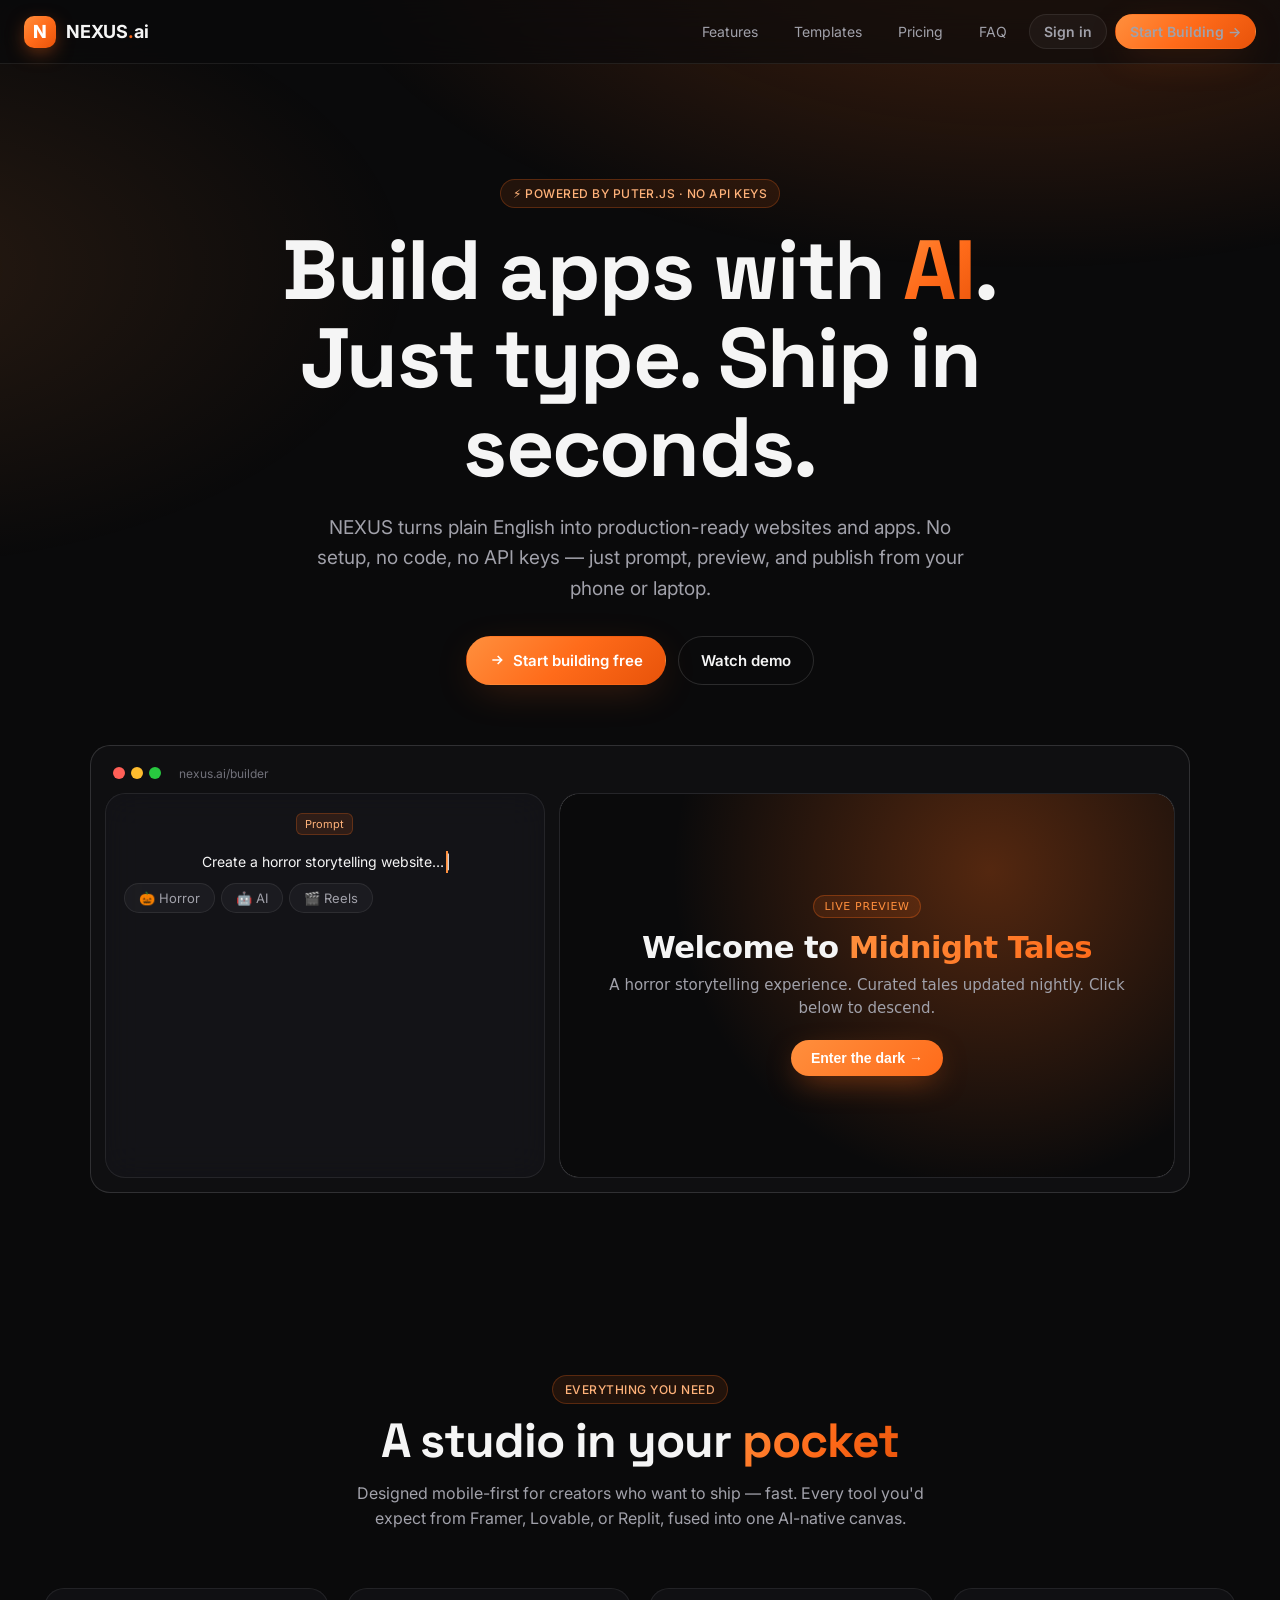
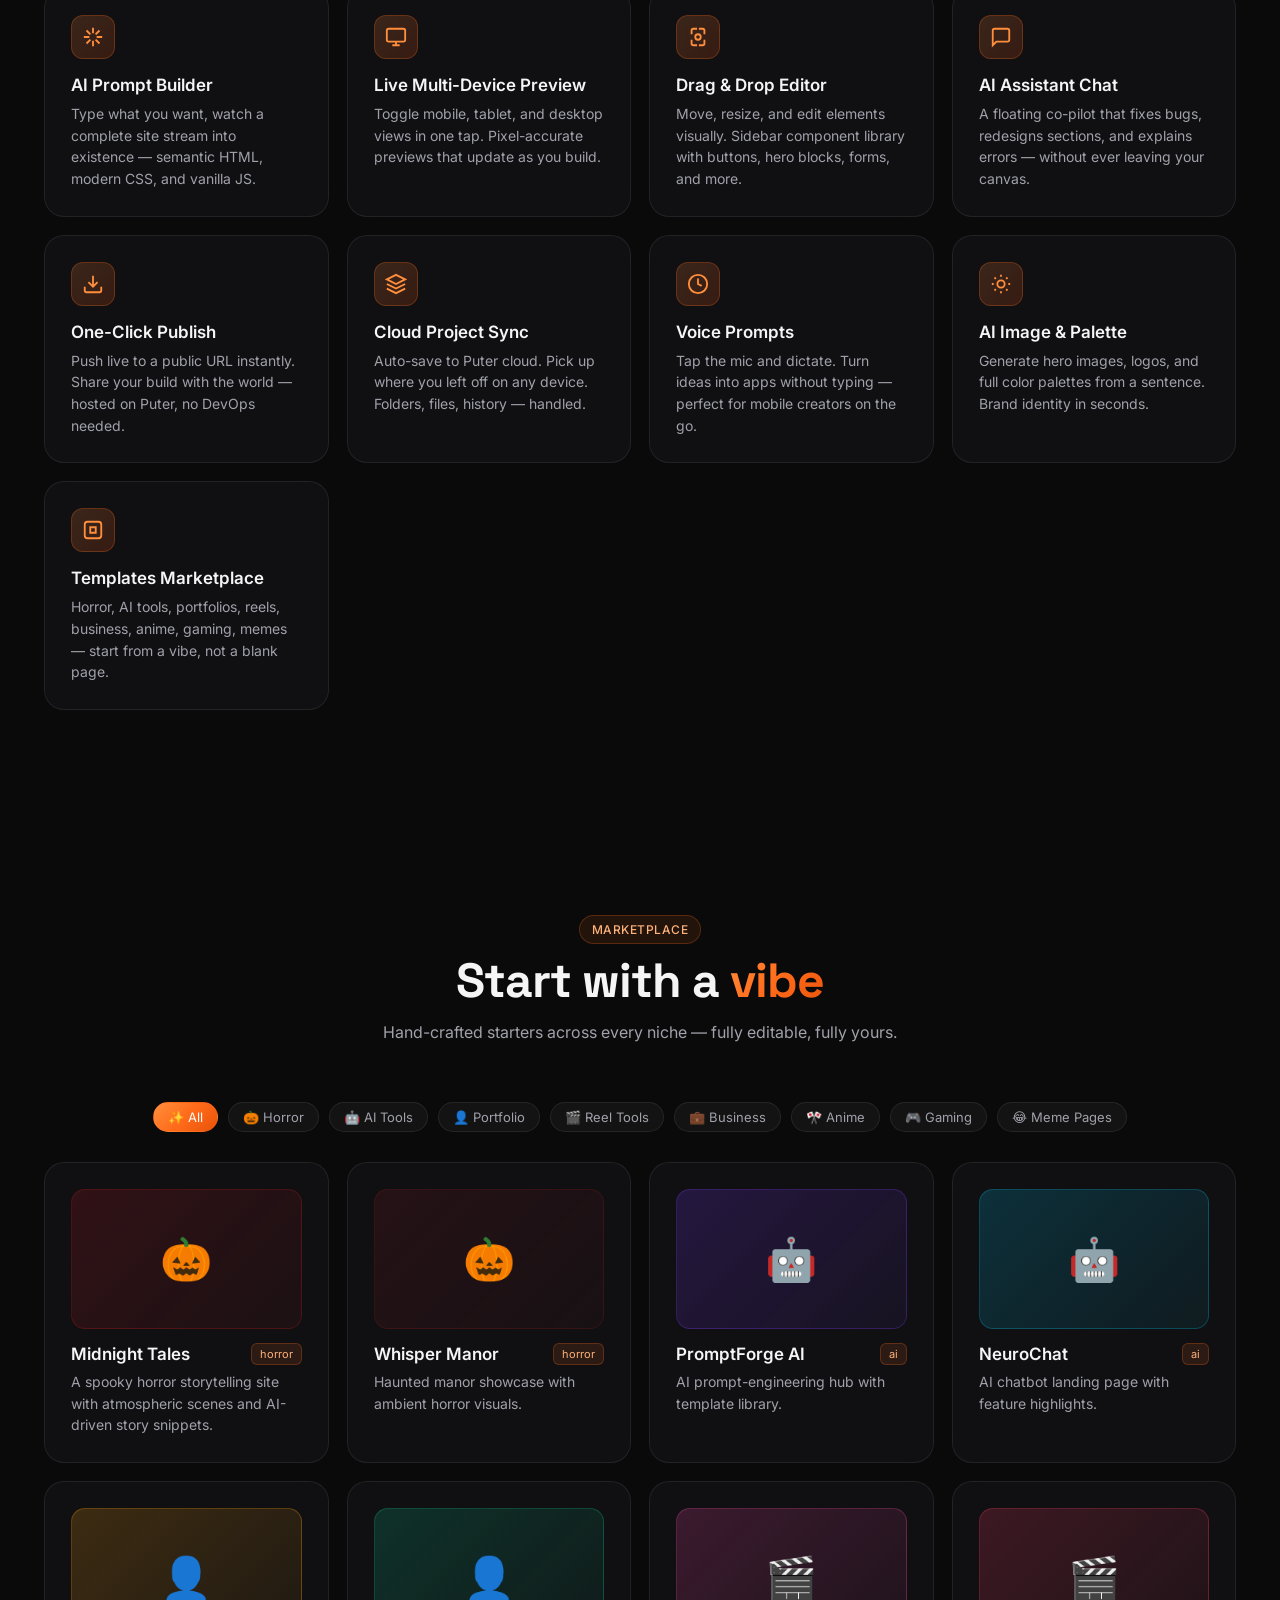
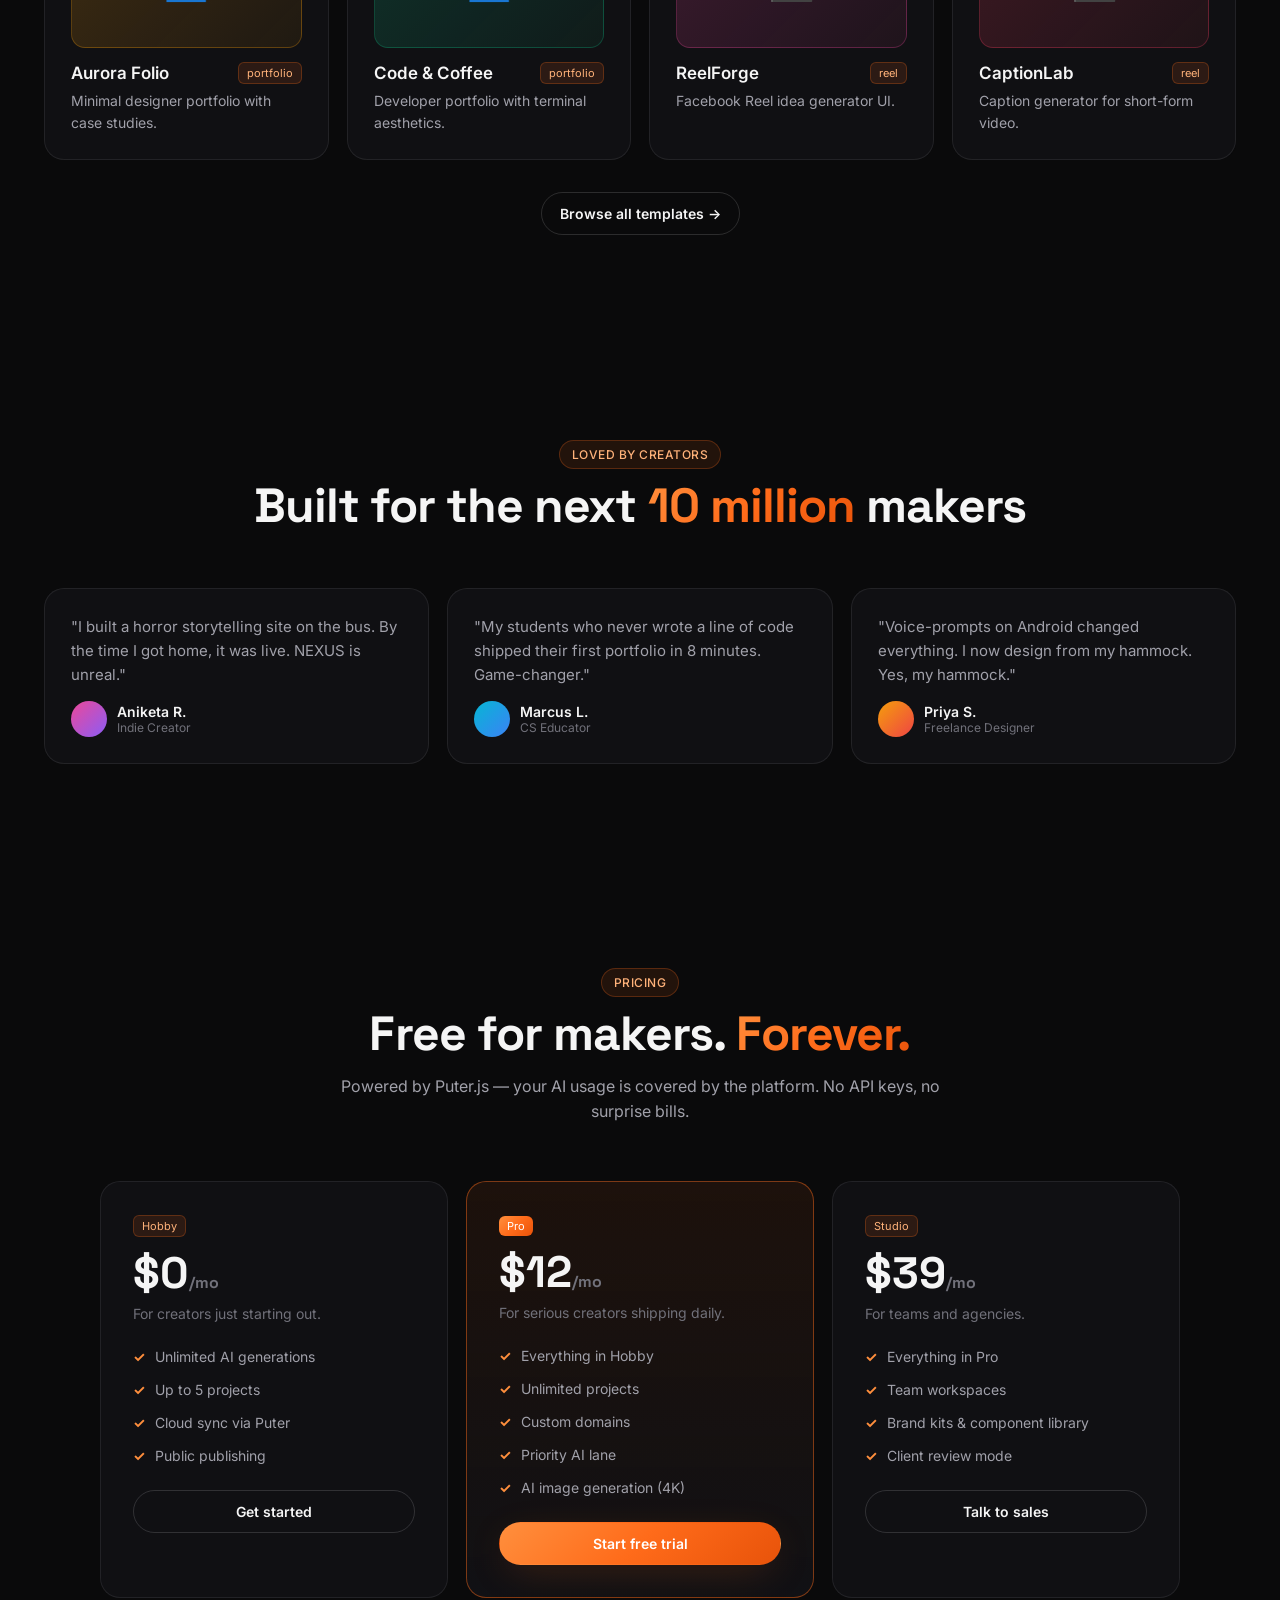
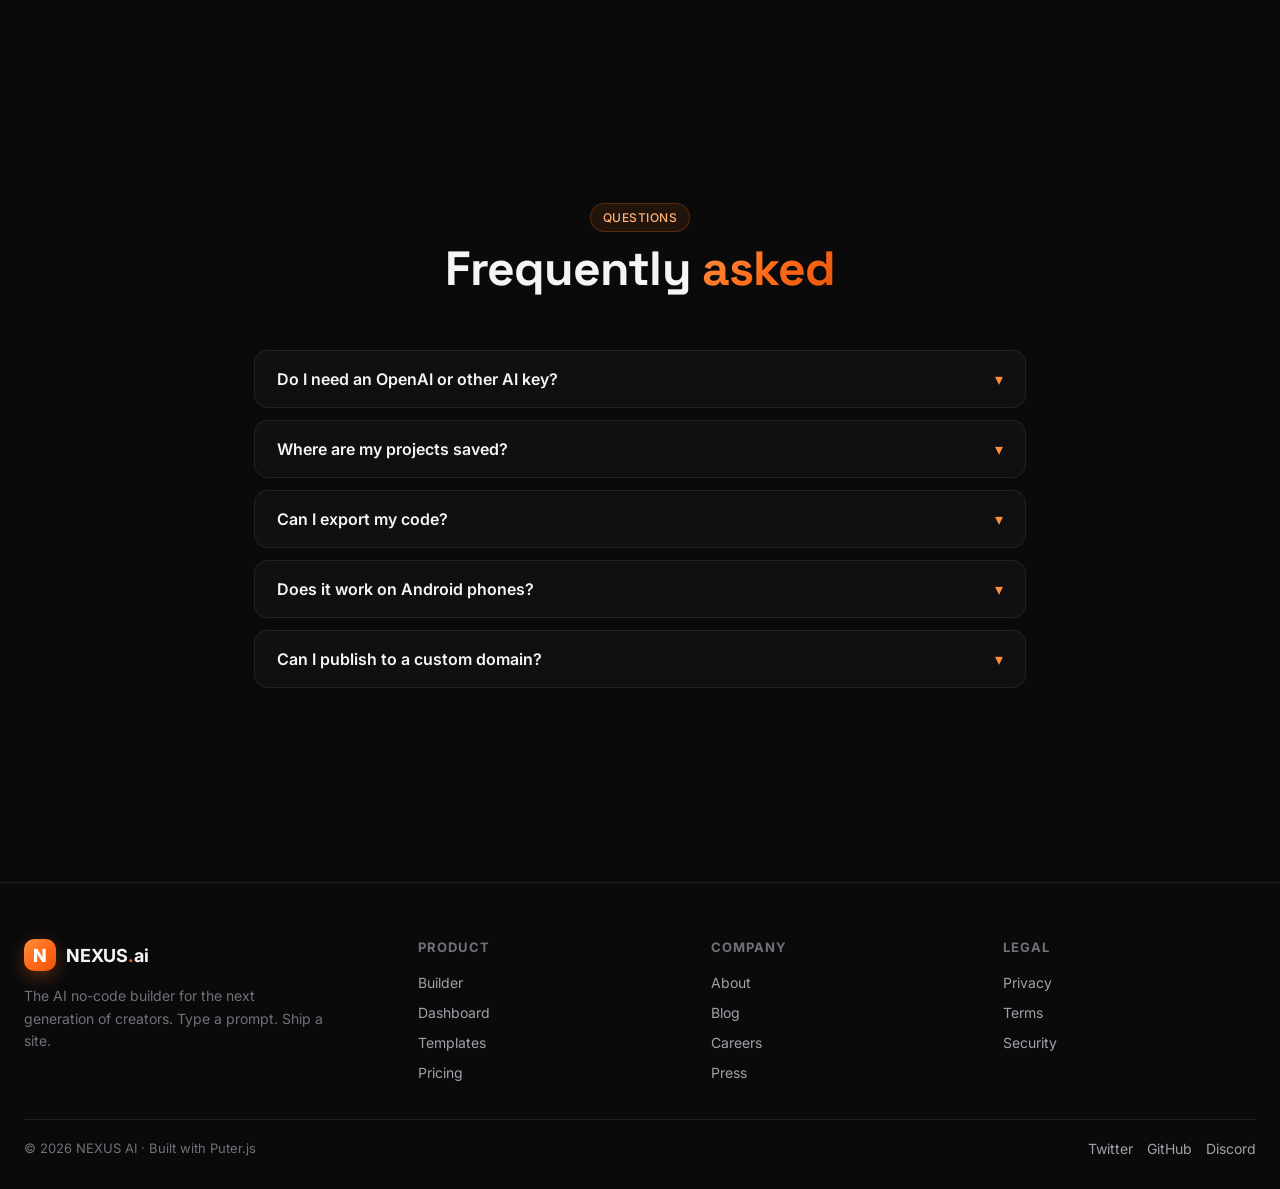
==== index.html @ 250138cb "feat: scaffold NEXUS AI no-code builder - Landing page with hero, features, templates, pricing, FAQ," ====
<!DOCTYPE html>
<html lang="en">
<head>
  <meta charset="UTF-8">
  <meta name="viewport" content="width=device-width, initial-scale=1.0, viewport-fit=cover">
  <meta name="theme-color" content="#0a0a0b">
  <title>NEXUS — Build Apps with AI</title>
  <meta name="description" content="NEXUS is the AI no-code builder for the next generation of creators. Type a prompt, ship a website. Powered by Puter.js — no API keys, no setup.">

  <link rel="preconnect" href="https://fonts.googleapis.com">
  <link rel="preconnect" href="https://fonts.gstatic.com" crossorigin>
  <link href="https://fonts.googleapis.com/css2?family=Inter:wght@400;500;600;700&family=Space+Grotesk:wght@500;600;700&display=swap" rel="stylesheet">
  <link rel="stylesheet" href="assets/css/styles.css">
  <link rel="icon" href="data:image/svg+xml,%3Csvg xmlns='http://www.w3.org/2000/svg' viewBox='0 0 64 64'%3E%3Cdefs%3E%3ClinearGradient id='g' x1='0' x2='1' y1='0' y2='1'%3E%3Cstop offset='0' stop-color='%23ff8f3d'/%3E%3Cstop offset='1' stop-color='%23e8530a'/%3E%3C/linearGradient%3E%3C/defs%3E%3Crect width='64' height='64' rx='14' fill='url(%23g)'/%3E%3Ctext x='32' y='42' text-anchor='middle' font-family='Space Grotesk' font-weight='800' font-size='30' fill='white'%3EN%3C/text%3E%3C/svg%3E">

  <!-- Puter.js SDK -->
  <script src="https://js.puter.com/v2/"></script>
</head>
<body>

  <!-- ===== NAV ===== -->
  <nav class="nav">
    <a href="index.html" class="brand">
      <span class="brand-mark">N</span>
      <span>NEXUS<span class="text-grad">.</span>ai</span>
    </a>
    <div class="nav-links">
      <a href="#features">Features</a>
      <a href="#templates">Templates</a>
      <a href="#pricing">Pricing</a>
      <a href="#faq">FAQ</a>
      <a href="login.html" class="btn btn-ghost btn-sm">Sign in</a>
      <a href="builder.html" class="btn btn-primary btn-sm">Start Building →</a>
    </div>
  </nav>

  <!-- ===== HERO ===== -->
  <section class="hero">
    <span class="eyebrow fade-up">⚡ Powered by Puter.js · No API keys</span>
    <h1 class="h-display fade-up" style="animation-delay:.05s;">
      Build apps with <span class="text-grad">AI</span>.<br>
      Just type. Ship in seconds.
    </h1>
    <p class="lead fade-up" style="animation-delay:.1s;">
      NEXUS turns plain English into production-ready websites and apps. No setup, no code, no API keys —
      just prompt, preview, and publish from your phone or laptop.
    </p>
    <div class="hero-cta fade-up" style="animation-delay:.15s;">
      <a href="builder.html" class="btn btn-primary btn-lg">
        <svg width="16" height="16" viewBox="0 0 24 24" fill="none" stroke="currentColor" stroke-width="2.4"><path d="M5 12h14M13 6l6 6-6 6"/></svg>
        Start building free
      </a>
      <a href="#demo" class="btn btn-outline btn-lg">Watch demo</a>
    </div>

    <!-- Hero preview card -->
    <div id="demo" class="glass-strong fade-up" style="margin:60px auto 0;max-width:1100px;padding:14px;animation-delay:.25s;">
      <div class="row" style="padding:6px 8px 12px;gap:6px;">
        <span style="width:12px;height:12px;border-radius:50%;background:#ff5f57;"></span>
        <span style="width:12px;height:12px;border-radius:50%;background:#febc2e;"></span>
        <span style="width:12px;height:12px;border-radius:50%;background:#28c840;"></span>
        <span class="dim" style="margin-left:12px;font-size:12px;">nexus.ai/builder</span>
      </div>
      <div style="display:grid;grid-template-columns:1fr 1.4fr;gap:14px;" class="hero-demo">
        <div class="glass" style="padding:18px;">
          <div class="tag mb-md">Prompt</div>
          <p style="margin:0 0 10px;font-size:14px;line-height:1.55;">
            <span id="typed-prompt"></span><span class="cursor">|</span>
          </p>
          <div class="row" style="gap:6px;flex-wrap:wrap;">
            <span class="cat-pill">🎃 Horror</span>
            <span class="cat-pill">🤖 AI</span>
            <span class="cat-pill">🎬 Reels</span>
          </div>
        </div>
        <div class="glass" style="padding:0;overflow:hidden;aspect-ratio:16/10;">
          <iframe id="hero-preview" title="Live preview" style="width:100%;height:100%;border:0;background:#fff;"></iframe>
        </div>
      </div>
    </div>
  </section>

  <!-- ===== FEATURES ===== -->
  <section class="section" id="features">
    <div class="section-head fade-up">
      <span class="eyebrow">Everything you need</span>
      <h2 class="h-display">A studio in your <span class="text-grad">pocket</span></h2>
      <p>Designed mobile-first for creators who want to ship — fast. Every tool you'd expect from Framer, Lovable, or Replit, fused into one AI-native canvas.</p>
    </div>

    <div class="grid">
      <div class="feature-card fade-up">
        <div class="feature-icon"><svg width="22" height="22" viewBox="0 0 24 24" fill="none" stroke="currentColor" stroke-width="2"><path d="M12 2v6M12 22v-6M4.93 4.93l4.24 4.24M14.83 14.83l4.24 4.24M2 12h6M22 12h-6M4.93 19.07l4.24-4.24M14.83 9.17l4.24-4.24"/></svg></div>
        <h3>AI Prompt Builder</h3>
        <p>Type what you want, watch a complete site stream into existence — semantic HTML, modern CSS, and vanilla JS.</p>
      </div>
      <div class="feature-card fade-up">
        <div class="feature-icon"><svg width="22" height="22" viewBox="0 0 24 24" fill="none" stroke="currentColor" stroke-width="2"><rect x="2" y="3" width="20" height="14" rx="2"/><path d="M8 21h8M12 17v4"/></svg></div>
        <h3>Live Multi-Device Preview</h3>
        <p>Toggle mobile, tablet, and desktop views in one tap. Pixel-accurate previews that update as you build.</p>
      </div>
      <div class="feature-card fade-up">
        <div class="feature-icon"><svg width="22" height="22" viewBox="0 0 24 24" fill="none" stroke="currentColor" stroke-width="2"><path d="M5 9V5a2 2 0 012-2h4M19 15v4a2 2 0 01-2 2h-4M5 15v4a2 2 0 002 2h4M19 9V5a2 2 0 00-2-2h-4"/><circle cx="12" cy="12" r="3"/></svg></div>
        <h3>Drag & Drop Editor</h3>
        <p>Move, resize, and edit elements visually. Sidebar component library with buttons, hero blocks, forms, and more.</p>
      </div>
      <div class="feature-card fade-up">
        <div class="feature-icon"><svg width="22" height="22" viewBox="0 0 24 24" fill="none" stroke="currentColor" stroke-width="2"><path d="M21 15a2 2 0 01-2 2H7l-4 4V5a2 2 0 012-2h14a2 2 0 012 2z"/></svg></div>
        <h3>AI Assistant Chat</h3>
        <p>A floating co-pilot that fixes bugs, redesigns sections, and explains errors — without ever leaving your canvas.</p>
      </div>
      <div class="feature-card fade-up">
        <div class="feature-icon"><svg width="22" height="22" viewBox="0 0 24 24" fill="none" stroke="currentColor" stroke-width="2"><path d="M21 15v4a2 2 0 01-2 2H5a2 2 0 01-2-2v-4M7 10l5 5 5-5M12 15V3"/></svg></div>
        <h3>One-Click Publish</h3>
        <p>Push live to a public URL instantly. Share your build with the world — hosted on Puter, no DevOps needed.</p>
      </div>
      <div class="feature-card fade-up">
        <div class="feature-icon"><svg width="22" height="22" viewBox="0 0 24 24" fill="none" stroke="currentColor" stroke-width="2"><path d="M12 2L2 7l10 5 10-5-10-5z"/><path d="M2 17l10 5 10-5M2 12l10 5 10-5"/></svg></div>
        <h3>Cloud Project Sync</h3>
        <p>Auto-save to Puter cloud. Pick up where you left off on any device. Folders, files, history — handled.</p>
      </div>
      <div class="feature-card fade-up">
        <div class="feature-icon"><svg width="22" height="22" viewBox="0 0 24 24" fill="none" stroke="currentColor" stroke-width="2"><circle cx="12" cy="12" r="10"/><path d="M12 6v6l4 2"/></svg></div>
        <h3>Voice Prompts</h3>
        <p>Tap the mic and dictate. Turn ideas into apps without typing — perfect for mobile creators on the go.</p>
      </div>
      <div class="feature-card fade-up">
        <div class="feature-icon"><svg width="22" height="22" viewBox="0 0 24 24" fill="none" stroke="currentColor" stroke-width="2"><circle cx="12" cy="12" r="4"/><path d="M12 2v2M12 20v2M4.93 4.93l1.41 1.41M17.66 17.66l1.41 1.41M2 12h2M20 12h2M4.93 19.07l1.41-1.41M17.66 6.34l1.41-1.41"/></svg></div>
        <h3>AI Image & Palette</h3>
        <p>Generate hero images, logos, and full color palettes from a sentence. Brand identity in seconds.</p>
      </div>
      <div class="feature-card fade-up">
        <div class="feature-icon"><svg width="22" height="22" viewBox="0 0 24 24" fill="none" stroke="currentColor" stroke-width="2"><rect x="3" y="3" width="18" height="18" rx="3"/><path d="M9 9h6v6H9z"/></svg></div>
        <h3>Templates Marketplace</h3>
        <p>Horror, AI tools, portfolios, reels, business, anime, gaming, memes — start from a vibe, not a blank page.</p>
      </div>
    </div>
  </section>

  <!-- ===== TEMPLATES PREVIEW ===== -->
  <section class="section" id="templates">
    <div class="section-head">
      <span class="eyebrow">Marketplace</span>
      <h2 class="h-display">Start with a <span class="text-grad">vibe</span></h2>
      <p>Hand-crafted starters across every niche — fully editable, fully yours.</p>
    </div>

    <div id="cat-pills" class="row wrap" style="justify-content:center;margin-bottom:30px;"></div>
    <div id="tpl-grid" class="grid"></div>

    <div class="center mt-lg">
      <a href="builder.html" class="btn btn-outline">Browse all templates →</a>
    </div>
  </section>

  <!-- ===== TESTIMONIALS ===== -->
  <section class="section">
    <div class="section-head">
      <span class="eyebrow">Loved by creators</span>
      <h2 class="h-display">Built for the next <span class="text-grad">10 million</span> makers</h2>
    </div>
    <div class="grid">
      <div class="feature-card">
        <p style="font-size:15px;line-height:1.6;margin:0 0 14px;">"I built a horror storytelling site on the bus. By the time I got home, it was live. NEXUS is unreal."</p>
        <div class="row" style="gap:10px;">
          <div style="width:36px;height:36px;border-radius:50%;background:linear-gradient(135deg,#ec4899,#8b5cf6);"></div>
          <div><div style="font-weight:600;font-size:14px;">Aniketa R.</div><div class="dim" style="font-size:12px;">Indie Creator</div></div>
        </div>
      </div>
      <div class="feature-card">
        <p style="font-size:15px;line-height:1.6;margin:0 0 14px;">"My students who never wrote a line of code shipped their first portfolio in 8 minutes. Game-changer."</p>
        <div class="row" style="gap:10px;">
          <div style="width:36px;height:36px;border-radius:50%;background:linear-gradient(135deg,#06b6d4,#3b82f6);"></div>
          <div><div style="font-weight:600;font-size:14px;">Marcus L.</div><div class="dim" style="font-size:12px;">CS Educator</div></div>
        </div>
      </div>
      <div class="feature-card">
        <p style="font-size:15px;line-height:1.6;margin:0 0 14px;">"Voice-prompts on Android changed everything. I now design from my hammock. Yes, my hammock."</p>
        <div class="row" style="gap:10px;">
          <div style="width:36px;height:36px;border-radius:50%;background:linear-gradient(135deg,#f59e0b,#ef4444);"></div>
          <div><div style="font-weight:600;font-size:14px;">Priya S.</div><div class="dim" style="font-size:12px;">Freelance Designer</div></div>
        </div>
      </div>
    </div>
  </section>

  <!-- ===== PRICING ===== -->
  <section class="section" id="pricing">
    <div class="section-head">
      <span class="eyebrow">Pricing</span>
      <h2 class="h-display">Free for makers. <span class="text-grad">Forever.</span></h2>
      <p>Powered by Puter.js — your AI usage is covered by the platform. No API keys, no surprise bills.</p>
    </div>

    <div class="grid" style="grid-template-columns:repeat(auto-fit,minmax(280px,1fr));max-width:1080px;margin:0 auto;">
      <div class="price-card">
        <div class="tag">Hobby</div>
        <div class="price">$0<span style="font-size:16px;color:var(--text-muted);">/mo</span></div>
        <p class="dim" style="margin:0;font-size:14px;">For creators just starting out.</p>
        <ul>
          <li>Unlimited AI generations</li>
          <li>Up to 5 projects</li>
          <li>Cloud sync via Puter</li>
          <li>Public publishing</li>
        </ul>
        <a href="builder.html" class="btn btn-outline" style="width:100%;">Get started</a>
      </div>
      <div class="price-card featured">
        <div class="tag" style="background:var(--grad-orange);color:#fff;border:0;">Pro</div>
        <div class="price">$12<span style="font-size:16px;color:var(--text-muted);">/mo</span></div>
        <p class="dim" style="margin:0;font-size:14px;">For serious creators shipping daily.</p>
        <ul>
          <li>Everything in Hobby</li>
          <li>Unlimited projects</li>
          <li>Custom domains</li>
          <li>Priority AI lane</li>
          <li>AI image generation (4K)</li>
        </ul>
        <a href="builder.html" class="btn btn-primary" style="width:100%;">Start free trial</a>
      </div>
      <div class="price-card">
        <div class="tag">Studio</div>
        <div class="price">$39<span style="font-size:16px;color:var(--text-muted);">/mo</span></div>
        <p class="dim" style="margin:0;font-size:14px;">For teams and agencies.</p>
        <ul>
          <li>Everything in Pro</li>
          <li>Team workspaces</li>
          <li>Brand kits & component library</li>
          <li>Client review mode</li>
        </ul>
        <a href="builder.html" class="btn btn-outline" style="width:100%;">Talk to sales</a>
      </div>
    </div>
  </section>

  <!-- ===== FAQ ===== -->
  <section class="section" id="faq" style="max-width:820px;">
    <div class="section-head">
      <span class="eyebrow">Questions</span>
      <h2 class="h-display">Frequently <span class="text-grad">asked</span></h2>
    </div>

    <details class="faq-item">
      <summary class="faq-q">Do I need an OpenAI or other AI key? <span class="chev">▾</span></summary>
      <p class="faq-a">No. NEXUS uses Puter.js, which provides AI access to every signed-in user — no API keys, no billing setup.</p>
    </details>
    <details class="faq-item">
      <summary class="faq-q">Where are my projects saved? <span class="chev">▾</span></summary>
      <p class="faq-a">Signed in, projects sync to your private Puter cloud. As a guest, they live in your browser's local storage.</p>
    </details>
    <details class="faq-item">
      <summary class="faq-q">Can I export my code? <span class="chev">▾</span></summary>
      <p class="faq-a">Yes. Every project exports as a clean ZIP (HTML / CSS / JS) you can host anywhere.</p>
    </details>
    <details class="faq-item">
      <summary class="faq-q">Does it work on Android phones? <span class="chev">▾</span></summary>
      <p class="faq-a">It's designed mobile-first. We tested on entry-level Android devices — touch gestures, voice prompts, and a floating bottom toolbar are all built-in.</p>
    </details>
    <details class="faq-item">
      <summary class="faq-q">Can I publish to a custom domain? <span class="chev">▾</span></summary>
      <p class="faq-a">Yes — every site gets a free Puter subdomain. Custom domain support is on the Pro plan.</p>
    </details>
  </section>

  <!-- ===== FOOTER ===== -->
  <footer class="footer">
    <div class="footer-grid">
      <div>
        <div class="brand"><span class="brand-mark">N</span><span>NEXUS<span class="text-grad">.</span>ai</span></div>
        <p class="dim" style="margin-top:14px;font-size:14px;line-height:1.6;max-width:300px;">
          The AI no-code builder for the next generation of creators. Type a prompt. Ship a site.
        </p>
      </div>
      <div>
        <h4>Product</h4>
        <ul>
          <li><a href="builder.html">Builder</a></li>
          <li><a href="dashboard.html">Dashboard</a></li>
          <li><a href="#templates">Templates</a></li>
          <li><a href="#pricing">Pricing</a></li>
        </ul>
      </div>
      <div>
        <h4>Company</h4>
        <ul>
          <li><a href="#">About</a></li>
          <li><a href="#">Blog</a></li>
          <li><a href="#">Careers</a></li>
          <li><a href="#">Press</a></li>
        </ul>
      </div>
      <div>
        <h4>Legal</h4>
        <ul>
          <li><a href="#">Privacy</a></li>
          <li><a href="#">Terms</a></li>
          <li><a href="#">Security</a></li>
        </ul>
      </div>
    </div>
    <div class="footer-bottom">
      <span>© 2026 NEXUS AI · Built with Puter.js</span>
      <span class="row gap-md">
        <a href="#">Twitter</a>
        <a href="#">GitHub</a>
        <a href="#">Discord</a>
      </span>
    </div>
  </footer>

  <script src="assets/js/ui.js"></script>
  <script src="assets/js/templates.js"></script>
  <script src="assets/js/landing.js"></script>
</body>
</html>
---- assets/css/styles.css ----
/* ============================================
   NEXUS AI BUILDER — Global Styles
   Orange + Dark Theme · Glassmorphism · Futuristic
   ============================================ */

:root {
  --bg-0: #0a0a0b;
  --bg-1: #111114;
  --bg-2: #17171c;
  --bg-3: #1f1f26;
  --line: rgba(255, 255, 255, 0.08);
  --line-strong: rgba(255, 255, 255, 0.14);
  --text: #f5f5f5;
  --text-dim: #a1a1aa;
  --text-muted: #71717a;

  --orange-50: #fff4ec;
  --orange-100: #ffe2ce;
  --orange-300: #ffb27a;
  --orange-400: #ff8f3d;
  --orange-500: #ff6b1a;
  --orange-600: #e8530a;
  --orange-700: #b73d05;

  --grad-orange: linear-gradient(135deg, #ff8f3d 0%, #ff6b1a 50%, #e8530a 100%);
  --grad-orange-soft: linear-gradient(135deg, rgba(255, 143, 61, .18), rgba(232, 83, 10, .18));
  --grad-radial: radial-gradient(1200px 600px at 80% -10%, rgba(255, 107, 26, .25), transparent 60%),
                  radial-gradient(900px 500px at -10% 30%, rgba(255, 143, 61, .12), transparent 60%);

  --shadow-soft: 0 10px 40px -10px rgba(255, 107, 26, .25);
  --shadow-deep: 0 20px 60px -20px rgba(0, 0, 0, .8);

  --radius-sm: 10px;
  --radius-md: 14px;
  --radius-lg: 20px;
  --radius-xl: 28px;

  --tx: cubic-bezier(.2, .7, .2, 1);
}

* { box-sizing: border-box; }

html, body {
  margin: 0;
  padding: 0;
  background: var(--bg-0);
  color: var(--text);
  font-family: 'Inter', system-ui, -apple-system, 'Segoe UI', Roboto, sans-serif;
  -webkit-font-smoothing: antialiased;
  text-rendering: optimizeLegibility;
  overflow-x: hidden;
}

body::before {
  content: '';
  position: fixed;
  inset: 0;
  background: var(--grad-radial);
  pointer-events: none;
  z-index: 0;
}

a { color: inherit; text-decoration: none; }
button { font-family: inherit; cursor: pointer; }
img { max-width: 100%; display: block; }

/* ---------- Typography ---------- */
.h-display {
  font-family: 'Space Grotesk', 'Inter', sans-serif;
  font-weight: 700;
  letter-spacing: -0.02em;
  line-height: 1.05;
}
.text-grad {
  background: var(--grad-orange);
  -webkit-background-clip: text;
  background-clip: text;
  color: transparent;
}

/* ---------- Glass Cards ---------- */
.glass {
  background: rgba(23, 23, 28, 0.6);
  backdrop-filter: blur(18px) saturate(140%);
  -webkit-backdrop-filter: blur(18px) saturate(140%);
  border: 1px solid var(--line);
  border-radius: var(--radius-lg);
}
.glass-strong {
  background: rgba(17, 17, 20, 0.78);
  backdrop-filter: blur(24px) saturate(160%);
  -webkit-backdrop-filter: blur(24px) saturate(160%);
  border: 1px solid var(--line-strong);
  border-radius: var(--radius-lg);
}

/* ---------- Buttons ---------- */
.btn {
  display: inline-flex;
  align-items: center;
  justify-content: center;
  gap: 8px;
  padding: 12px 18px;
  border-radius: 999px;
  font-weight: 600;
  font-size: 14px;
  border: 1px solid transparent;
  transition: transform .25s var(--tx), box-shadow .25s var(--tx), background .25s var(--tx), border-color .25s var(--tx), color .25s var(--tx);
  user-select: none;
  white-space: nowrap;
}
.btn:active { transform: translateY(1px); }
.btn-primary {
  background: var(--grad-orange);
  color: #fff;
  box-shadow: var(--shadow-soft);
}
.btn-primary:hover { transform: translateY(-1px); box-shadow: 0 14px 50px -8px rgba(255, 107, 26, .45); }
.btn-ghost {
  background: rgba(255, 255, 255, .04);
  color: var(--text);
  border-color: var(--line);
}
.btn-ghost:hover { background: rgba(255, 255, 255, .08); border-color: var(--line-strong); }
.btn-outline {
  background: transparent;
  border-color: var(--line-strong);
  color: var(--text);
}
.btn-outline:hover { border-color: var(--orange-500); color: var(--orange-300); }
.btn-sm { padding: 8px 14px; font-size: 13px; }
.btn-lg { padding: 14px 22px; font-size: 15px; }
.btn-icon {
  width: 38px; height: 38px; padding: 0;
  border-radius: 12px;
}

/* ---------- Inputs ---------- */
.input, .textarea, .select {
  width: 100%;
  background: rgba(255, 255, 255, .03);
  border: 1px solid var(--line);
  color: var(--text);
  border-radius: 12px;
  padding: 12px 14px;
  font-size: 14px;
  font-family: inherit;
  transition: border-color .2s var(--tx), background .2s var(--tx), box-shadow .2s var(--tx);
}
.input:focus, .textarea:focus, .select:focus {
  outline: none;
  border-color: var(--orange-500);
  background: rgba(255, 255, 255, .05);
  box-shadow: 0 0 0 4px rgba(255, 107, 26, .12);
}
.textarea { resize: vertical; min-height: 110px; line-height: 1.55; }

/* ---------- Navigation ---------- */
.nav {
  position: sticky;
  top: 0;
  z-index: 50;
  padding: 14px 24px;
  display: flex;
  align-items: center;
  justify-content: space-between;
  background: rgba(10, 10, 11, 0.65);
  backdrop-filter: blur(16px);
  -webkit-backdrop-filter: blur(16px);
  border-bottom: 1px solid var(--line);
}
.brand {
  display: flex;
  align-items: center;
  gap: 10px;
  font-weight: 700;
  font-size: 18px;
  letter-spacing: -.01em;
}
.brand-mark {
  width: 32px;
  height: 32px;
  border-radius: 10px;
  background: var(--grad-orange);
  display: grid;
  place-items: center;
  color: #fff;
  font-weight: 800;
  box-shadow: 0 6px 20px -4px rgba(255, 107, 26, .55);
}
.nav-links {
  display: flex;
  gap: 8px;
  align-items: center;
}
.nav-links a {
  padding: 8px 14px;
  border-radius: 999px;
  color: var(--text-dim);
  font-size: 14px;
  transition: color .2s, background .2s;
}
.nav-links a:hover { color: var(--text); background: rgba(255, 255, 255, .04); }

@media (max-width: 820px) {
  .nav-links a:not(.btn) { display: none; }
}

/* ---------- Hero ---------- */
.hero {
  position: relative;
  padding: clamp(48px, 9vw, 120px) 24px 80px;
  text-align: center;
  z-index: 1;
}
.hero h1 {
  font-size: clamp(38px, 7vw, 84px);
  margin: 18px auto 22px;
  max-width: 1000px;
}
.hero p.lead {
  font-size: clamp(15px, 1.6vw, 19px);
  color: var(--text-dim);
  max-width: 680px;
  margin: 0 auto 32px;
  line-height: 1.6;
}
.hero-cta { display: flex; gap: 12px; justify-content: center; flex-wrap: wrap; }

.eyebrow {
  display: inline-flex;
  align-items: center;
  gap: 8px;
  padding: 6px 12px;
  background: rgba(255, 107, 26, .1);
  border: 1px solid rgba(255, 107, 26, .25);
  border-radius: 999px;
  color: var(--orange-300);
  font-size: 12px;
  font-weight: 500;
  letter-spacing: .04em;
  text-transform: uppercase;
}

/* ---------- Sections ---------- */
.section {
  position: relative;
  z-index: 1;
  padding: clamp(56px, 8vw, 110px) 24px;
  max-width: 1240px;
  margin: 0 auto;
}
.section-head {
  text-align: center;
  margin-bottom: 56px;
}
.section-head h2 {
  font-size: clamp(28px, 4.4vw, 48px);
  margin: 12px 0 14px;
}
.section-head p {
  color: var(--text-dim);
  max-width: 620px;
  margin: 0 auto;
  line-height: 1.6;
}

/* ---------- Feature Grid ---------- */
.grid {
  display: grid;
  gap: 18px;
  grid-template-columns: repeat(auto-fit, minmax(260px, 1fr));
}
.feature-card {
  padding: 26px;
  border-radius: var(--radius-lg);
  background: rgba(23, 23, 28, .55);
  border: 1px solid var(--line);
  backdrop-filter: blur(14px);
  -webkit-backdrop-filter: blur(14px);
  transition: transform .35s var(--tx), border-color .35s var(--tx), background .35s var(--tx);
  position: relative;
  overflow: hidden;
}
.feature-card::before {
  content: '';
  position: absolute;
  inset: -1px;
  background: var(--grad-orange);
  opacity: 0;
  border-radius: inherit;
  z-index: -1;
  transition: opacity .35s var(--tx);
  filter: blur(20px);
}
.feature-card:hover {
  transform: translateY(-4px);
  border-color: rgba(255, 107, 26, .35);
  background: rgba(28, 28, 33, .7);
}
.feature-card:hover::before { opacity: .35; }
.feature-icon {
  width: 44px;
  height: 44px;
  border-radius: 12px;
  background: var(--grad-orange-soft);
  border: 1px solid rgba(255, 107, 26, .25);
  display: grid;
  place-items: center;
  color: var(--orange-400);
  margin-bottom: 16px;
}
.feature-card h3 { margin: 0 0 8px; font-size: 17px; font-weight: 600; }
.feature-card p { margin: 0; color: var(--text-dim); font-size: 14px; line-height: 1.55; }

/* ---------- Pricing ---------- */
.price-card {
  padding: 32px;
  border-radius: var(--radius-lg);
  border: 1px solid var(--line);
  background: rgba(23, 23, 28, .5);
  position: relative;
}
.price-card.featured {
  border-color: rgba(255, 107, 26, .45);
  background: linear-gradient(180deg, rgba(255, 107, 26, .08), rgba(23, 23, 28, .55));
  transform: scale(1.02);
}
.price-card .price {
  font-size: 44px;
  font-family: 'Space Grotesk', sans-serif;
  font-weight: 700;
  margin: 8px 0 4px;
}
.price-card ul { list-style: none; padding: 0; margin: 18px 0; }
.price-card li {
  padding: 8px 0;
  color: var(--text-dim);
  font-size: 14px;
  display: flex;
  gap: 10px;
  align-items: center;
}
.price-card li::before {
  content: '✓';
  color: var(--orange-400);
  font-weight: 700;
}

/* ---------- FAQ ---------- */
.faq-item {
  padding: 18px 22px;
  border-radius: var(--radius-md);
  background: rgba(23, 23, 28, .5);
  border: 1px solid var(--line);
  margin-bottom: 12px;
  transition: border-color .2s;
}
.faq-item:hover { border-color: var(--line-strong); }
.faq-q {
  font-weight: 600;
  display: flex;
  justify-content: space-between;
  align-items: center;
  cursor: pointer;
  list-style: none;
}
.faq-q::-webkit-details-marker { display: none; }
.faq-item[open] .faq-q .chev { transform: rotate(180deg); }
.chev { transition: transform .25s var(--tx); color: var(--orange-400); }
.faq-a { color: var(--text-dim); padding-top: 12px; line-height: 1.6; font-size: 14px; }

/* ---------- Footer ---------- */
.footer {
  padding: 56px 24px 32px;
  border-top: 1px solid var(--line);
  margin-top: 80px;
  position: relative;
  z-index: 1;
}
.footer-grid {
  max-width: 1240px;
  margin: 0 auto;
  display: grid;
  grid-template-columns: 1.4fr 1fr 1fr 1fr;
  gap: 40px;
}
.footer h4 { font-size: 13px; text-transform: uppercase; letter-spacing: .08em; color: var(--text-muted); margin: 0 0 12px; }
.footer ul { list-style: none; padding: 0; margin: 0; }
.footer li { padding: 5px 0; }
.footer a { color: var(--text-dim); font-size: 14px; }
.footer a:hover { color: var(--orange-300); }
.footer-bottom {
  max-width: 1240px;
  margin: 32px auto 0;
  padding-top: 20px;
  border-top: 1px solid var(--line);
  display: flex;
  justify-content: space-between;
  flex-wrap: wrap;
  gap: 12px;
  font-size: 13px;
  color: var(--text-muted);
}
@media (max-width: 740px) {
  .footer-grid { grid-template-columns: 1fr 1fr; gap: 28px; }
}

/* ---------- Scrollbar ---------- */
::-webkit-scrollbar { width: 10px; height: 10px; }
::-webkit-scrollbar-track { background: transparent; }
::-webkit-scrollbar-thumb {
  background: rgba(255, 255, 255, .08);
  border-radius: 8px;
}
::-webkit-scrollbar-thumb:hover { background: rgba(255, 107, 26, .35); }

/* ---------- Animations ---------- */
@keyframes fadeUp {
  from { opacity: 0; transform: translateY(18px); }
  to   { opacity: 1; transform: translateY(0); }
}
@keyframes fadeIn { from { opacity: 0; } to { opacity: 1; } }
@keyframes pulseGlow {
  0%, 100% { box-shadow: 0 0 0 0 rgba(255, 107, 26, .5); }
  50%      { box-shadow: 0 0 0 12px rgba(255, 107, 26, 0); }
}
@keyframes shimmer {
  0% { background-position: -400px 0; }
  100% { background-position: 400px 0; }
}
@keyframes float {
  0%, 100% { transform: translateY(0); }
  50%      { transform: translateY(-8px); }
}
@keyframes spin { to { transform: rotate(360deg); } }

.fade-up { animation: fadeUp .7s var(--tx) both; }
.fade-in { animation: fadeIn .5s var(--tx) both; }
.pulse-glow { animation: pulseGlow 2s infinite; }
.float { animation: float 4s ease-in-out infinite; }

/* ---------- Loaders ---------- */
.spinner {
  width: 18px; height: 18px;
  border: 2px solid rgba(255, 255, 255, .2);
  border-top-color: var(--orange-400);
  border-radius: 50%;
  animation: spin .8s linear infinite;
  display: inline-block;
}
.skeleton {
  background: linear-gradient(90deg, rgba(255,255,255,.04) 0%, rgba(255,255,255,.08) 50%, rgba(255,255,255,.04) 100%);
  background-size: 800px 100%;
  animation: shimmer 1.4s linear infinite;
  border-radius: 8px;
}

/* ---------- Toast ---------- */
.toast-host {
  position: fixed;
  bottom: 24px;
  left: 50%;
  transform: translateX(-50%);
  z-index: 1000;
  display: flex;
  flex-direction: column;
  gap: 10px;
  pointer-events: none;
}
.toast {
  pointer-events: auto;
  padding: 12px 18px;
  background: rgba(23, 23, 28, .92);
  backdrop-filter: blur(16px);
  border: 1px solid var(--line-strong);
  border-radius: 12px;
  color: var(--text);
  font-size: 13px;
  display: flex;
  align-items: center;
  gap: 10px;
  box-shadow: var(--shadow-deep);
  animation: fadeUp .35s var(--tx) both;
}
.toast.success { border-left: 3px solid #4ade80; }
.toast.error   { border-left: 3px solid #f87171; }
.toast.info    { border-left: 3px solid var(--orange-400); }

/* ---------- Modal ---------- */
.modal-host {
  position: fixed;
  inset: 0;
  z-index: 900;
  display: none;
  align-items: center;
  justify-content: center;
  padding: 24px;
  background: rgba(0, 0, 0, .6);
  backdrop-filter: blur(8px);
  animation: fadeIn .2s var(--tx);
}
.modal-host.open { display: flex; }
.modal {
  width: 100%;
  max-width: 480px;
  padding: 28px;
  border-radius: var(--radius-lg);
  background: rgba(17, 17, 20, .98);
  border: 1px solid var(--line-strong);
  box-shadow: var(--shadow-deep);
  animation: fadeUp .3s var(--tx);
}

/* ---------- Dashboard / Builder Layouts ---------- */
.app-shell {
  display: grid;
  grid-template-columns: 260px 1fr;
  min-height: 100vh;
  position: relative;
  z-index: 1;
}
.sidebar {
  border-right: 1px solid var(--line);
  background: rgba(10, 10, 11, .7);
  backdrop-filter: blur(18px);
  padding: 20px 16px;
  display: flex;
  flex-direction: column;
  gap: 6px;
  position: sticky;
  top: 0;
  height: 100vh;
  overflow-y: auto;
}
.sidebar .brand { padding: 6px 10px 18px; }
.side-link {
  display: flex;
  align-items: center;
  gap: 12px;
  padding: 10px 14px;
  border-radius: 12px;
  color: var(--text-dim);
  font-size: 14px;
  font-weight: 500;
  transition: background .2s, color .2s;
  cursor: pointer;
  border: 1px solid transparent;
}
.side-link:hover { background: rgba(255, 255, 255, .04); color: var(--text); }
.side-link.active {
  background: var(--grad-orange-soft);
  color: var(--orange-200, var(--orange-300));
  border-color: rgba(255, 107, 26, .3);
}
.side-link svg { flex-shrink: 0; }
.side-section { font-size: 11px; color: var(--text-muted); text-transform: uppercase; letter-spacing: .1em; padding: 18px 14px 6px; }

.app-main {
  padding: 28px;
  min-width: 0;
}
.app-topbar {
  display: flex;
  align-items: center;
  justify-content: space-between;
  margin-bottom: 24px;
  gap: 12px;
  flex-wrap: wrap;
}
.app-topbar h1 { margin: 0; font-size: 26px; font-family: 'Space Grotesk', sans-serif; }

@media (max-width: 880px) {
  .app-shell { grid-template-columns: 1fr; }
  .sidebar {
    position: fixed;
    left: 0; top: 0;
    height: 100vh;
    width: 280px;
    transform: translateX(-100%);
    transition: transform .3s var(--tx);
    z-index: 80;
    box-shadow: 0 0 40px rgba(0, 0, 0, .5);
  }
  .sidebar.open { transform: translateX(0); }
  .app-main { padding: 16px 16px 100px; }
}

/* ---------- Project Cards ---------- */
.project-card {
  padding: 20px;
  border-radius: var(--radius-lg);
  border: 1px solid var(--line);
  background: rgba(23, 23, 28, .55);
  transition: transform .25s var(--tx), border-color .25s;
  cursor: pointer;
  display: flex;
  flex-direction: column;
  gap: 10px;
  min-height: 160px;
}
.project-card:hover {
  transform: translateY(-3px);
  border-color: rgba(255, 107, 26, .4);
}
.project-thumb {
  width: 100%;
  aspect-ratio: 16 / 10;
  background: var(--grad-orange-soft);
  border: 1px solid rgba(255, 107, 26, .15);
  border-radius: 12px;
  position: relative;
  overflow: hidden;
  display: grid;
  place-items: center;
  color: var(--orange-300);
}
.project-thumb iframe {
  width: 200%;
  height: 200%;
  border: 0;
  transform: scale(.5);
  transform-origin: top left;
  pointer-events: none;
}
.project-meta { display: flex; justify-content: space-between; align-items: center; font-size: 12px; color: var(--text-muted); }

/* ---------- Builder ---------- */
.builder-shell {
  display: grid;
  grid-template-columns: 320px 1fr 320px;
  height: 100vh;
  position: relative;
}
.builder-pane {
  background: rgba(10, 10, 11, .85);
  border-right: 1px solid var(--line);
  display: flex;
  flex-direction: column;
  overflow: hidden;
}
.builder-pane.right { border-right: none; border-left: 1px solid var(--line); }
.pane-head {
  padding: 14px 18px;
  border-bottom: 1px solid var(--line);
  display: flex;
  align-items: center;
  justify-content: space-between;
  gap: 8px;
}
.pane-head h3 { margin: 0; font-size: 14px; font-weight: 600; }
.pane-body { flex: 1; overflow-y: auto; padding: 18px; }

.preview-wrap {
  display: flex;
  flex-direction: column;
  background: var(--bg-1);
  flex: 1;
  min-width: 0;
}
.preview-toolbar {
  display: flex;
  gap: 8px;
  padding: 10px 16px;
  border-bottom: 1px solid var(--line);
  align-items: center;
  flex-wrap: wrap;
  background: rgba(10, 10, 11, .6);
}
.device-toggle {
  display: inline-flex;
  background: rgba(255, 255, 255, .04);
  border: 1px solid var(--line);
  border-radius: 999px;
  padding: 4px;
}
.device-btn {
  padding: 6px 12px;
  border-radius: 999px;
  background: transparent;
  border: 0;
  color: var(--text-dim);
  font-size: 12px;
  display: inline-flex;
  align-items: center;
  gap: 6px;
}
.device-btn.active {
  background: var(--grad-orange);
  color: #fff;
}

.preview-stage {
  flex: 1;
  display: grid;
  place-items: center;
  padding: 24px;
  overflow: auto;
  background:
    radial-gradient(circle at 1px 1px, rgba(255, 255, 255, .04) 1px, transparent 0) 0 0/24px 24px,
    var(--bg-1);
}
.preview-frame {
  width: 100%;
  height: 100%;
  max-width: 1400px;
  background: #fff;
  border-radius: 14px;
  box-shadow: 0 30px 80px -30px rgba(0, 0, 0, .8);
  border: 1px solid var(--line);
  overflow: hidden;
  transition: max-width .35s var(--tx), height .35s var(--tx), aspect-ratio .35s var(--tx);
}
.preview-frame.mobile  { max-width: 390px; aspect-ratio: 9/19; height: auto; }
.preview-frame.tablet  { max-width: 820px; aspect-ratio: 4/5;  height: auto; }
.preview-frame.desktop { max-width: 1400px; aspect-ratio: 16/10; height: auto; }
.preview-frame iframe { width: 100%; height: 100%; border: 0; display: block; }

@media (max-width: 1100px) {
  .builder-shell { grid-template-columns: 1fr; grid-template-rows: auto 1fr auto; height: auto; min-height: 100vh; }
  .builder-pane { border-right: none; border-bottom: 1px solid var(--line); max-height: 50vh; }
  .builder-pane.right { border-left: none; border-top: 1px solid var(--line); }
  .preview-frame.mobile, .preview-frame.tablet, .preview-frame.desktop { height: 70vh; }
}

/* ---------- Floating Bottom Toolbar (mobile) ---------- */
.fab-toolbar {
  position: fixed;
  bottom: 16px;
  left: 50%;
  transform: translateX(-50%);
  display: none;
  gap: 6px;
  padding: 8px;
  background: rgba(17, 17, 20, .92);
  backdrop-filter: blur(20px);
  border: 1px solid var(--line-strong);
  border-radius: 999px;
  box-shadow: var(--shadow-deep);
  z-index: 70;
}
.fab-toolbar button {
  width: 42px; height: 42px;
  border-radius: 50%;
  background: transparent;
  border: 0;
  color: var(--text-dim);
  display: grid;
  place-items: center;
  transition: background .2s, color .2s;
}
.fab-toolbar button:hover, .fab-toolbar button.active { background: var(--grad-orange); color: #fff; }
@media (max-width: 880px) { .fab-toolbar { display: inline-flex; } }

/* ---------- Component Library list ---------- */
.comp-item {
  display: flex;
  align-items: center;
  gap: 10px;
  padding: 10px 12px;
  border-radius: 10px;
  border: 1px solid var(--line);
  background: rgba(255, 255, 255, .02);
  color: var(--text-dim);
  font-size: 13px;
  cursor: grab;
  margin-bottom: 6px;
  transition: border-color .2s, color .2s, background .2s;
}
.comp-item:hover { border-color: var(--orange-500); color: var(--text); background: rgba(255, 107, 26, .06); }
.comp-item:active { cursor: grabbing; }

/* ---------- AI Chat ---------- */
.chat-shell { display: flex; flex-direction: column; height: 100%; }
.chat-msgs { flex: 1; overflow-y: auto; padding: 14px; display: flex; flex-direction: column; gap: 12px; }
.msg {
  max-width: 86%;
  padding: 10px 14px;
  border-radius: 14px;
  font-size: 13.5px;
  line-height: 1.55;
  word-wrap: break-word;
  white-space: pre-wrap;
}
.msg.user { align-self: flex-end; background: var(--grad-orange); color: #fff; border-bottom-right-radius: 4px; }
.msg.bot {
  align-self: flex-start;
  background: rgba(255, 255, 255, .04);
  border: 1px solid var(--line);
  border-bottom-left-radius: 4px;
}
.msg.bot pre {
  background: rgba(0, 0, 0, .5);
  padding: 10px;
  border-radius: 8px;
  overflow-x: auto;
  font-size: 12px;
  margin: 8px 0;
}
.chat-input-row {
  display: flex;
  gap: 8px;
  padding: 12px;
  border-top: 1px solid var(--line);
  align-items: flex-end;
}
.chat-input-row .textarea { min-height: 44px; max-height: 160px; }

/* ---------- Floating AI Assistant ---------- */
.ai-fab {
  position: fixed;
  right: 20px;
  bottom: 20px;
  width: 56px; height: 56px;
  border-radius: 50%;
  background: var(--grad-orange);
  border: 0;
  color: #fff;
  display: grid;
  place-items: center;
  box-shadow: var(--shadow-soft);
  z-index: 60;
  transition: transform .25s var(--tx);
}
.ai-fab:hover { transform: scale(1.06); }
.ai-panel {
  position: fixed;
  right: 20px;
  bottom: 88px;
  width: min(380px, calc(100% - 40px));
  height: 540px;
  max-height: calc(100vh - 120px);
  background: rgba(17, 17, 20, .96);
  border: 1px solid var(--line-strong);
  border-radius: var(--radius-lg);
  box-shadow: var(--shadow-deep);
  z-index: 60;
  display: none;
  overflow: hidden;
  animation: fadeUp .3s var(--tx);
}
.ai-panel.open { display: flex; flex-direction: column; }

/* ---------- Templates ---------- */
.cat-pill {
  padding: 6px 14px;
  border-radius: 999px;
  background: rgba(255, 255, 255, .04);
  border: 1px solid var(--line);
  font-size: 13px;
  color: var(--text-dim);
  cursor: pointer;
  transition: all .2s;
}
.cat-pill:hover { color: var(--text); border-color: var(--line-strong); }
.cat-pill.active {
  background: var(--grad-orange);
  color: #fff;
  border-color: transparent;
}

/* ---------- Utility ---------- */
.row { display: flex; align-items: center; gap: 10px; }
.row.between { justify-content: space-between; }
.row.wrap { flex-wrap: wrap; }
.col { display: flex; flex-direction: column; gap: 10px; }
.muted { color: var(--text-dim); }
.dim { color: var(--text-muted); }
.center { text-align: center; }
.hide { display: none !important; }
.gap-sm { gap: 8px; } .gap-md { gap: 14px; } .gap-lg { gap: 22px; }
.mt-sm { margin-top: 8px; } .mt-md { margin-top: 16px; } .mt-lg { margin-top: 32px; }
.mb-sm { margin-bottom: 8px; } .mb-md { margin-bottom: 16px; } .mb-lg { margin-bottom: 32px; }
.flex-1 { flex: 1; }
.tag {
  display: inline-block;
  padding: 3px 8px;
  font-size: 11px;
  border-radius: 6px;
  background: rgba(255, 107, 26, .12);
  color: var(--orange-300);
  border: 1px solid rgba(255, 107, 26, .25);
}
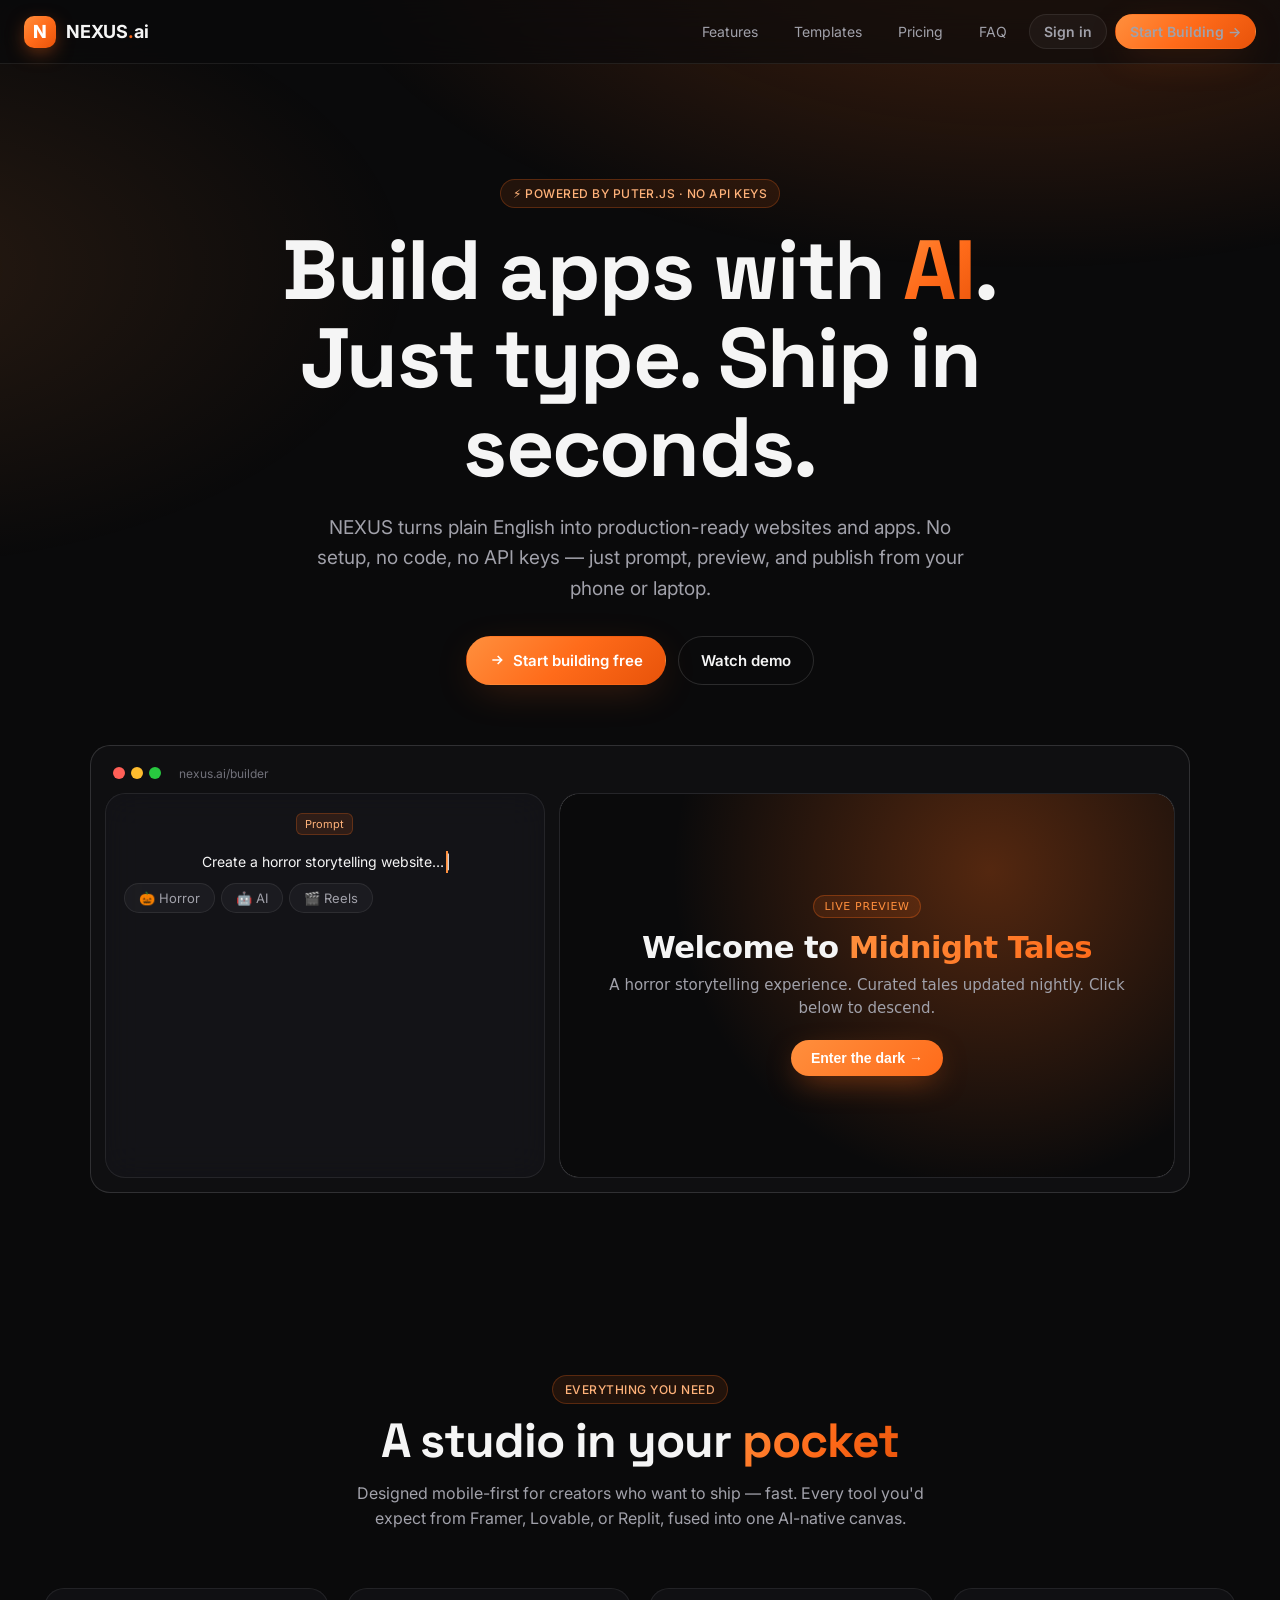
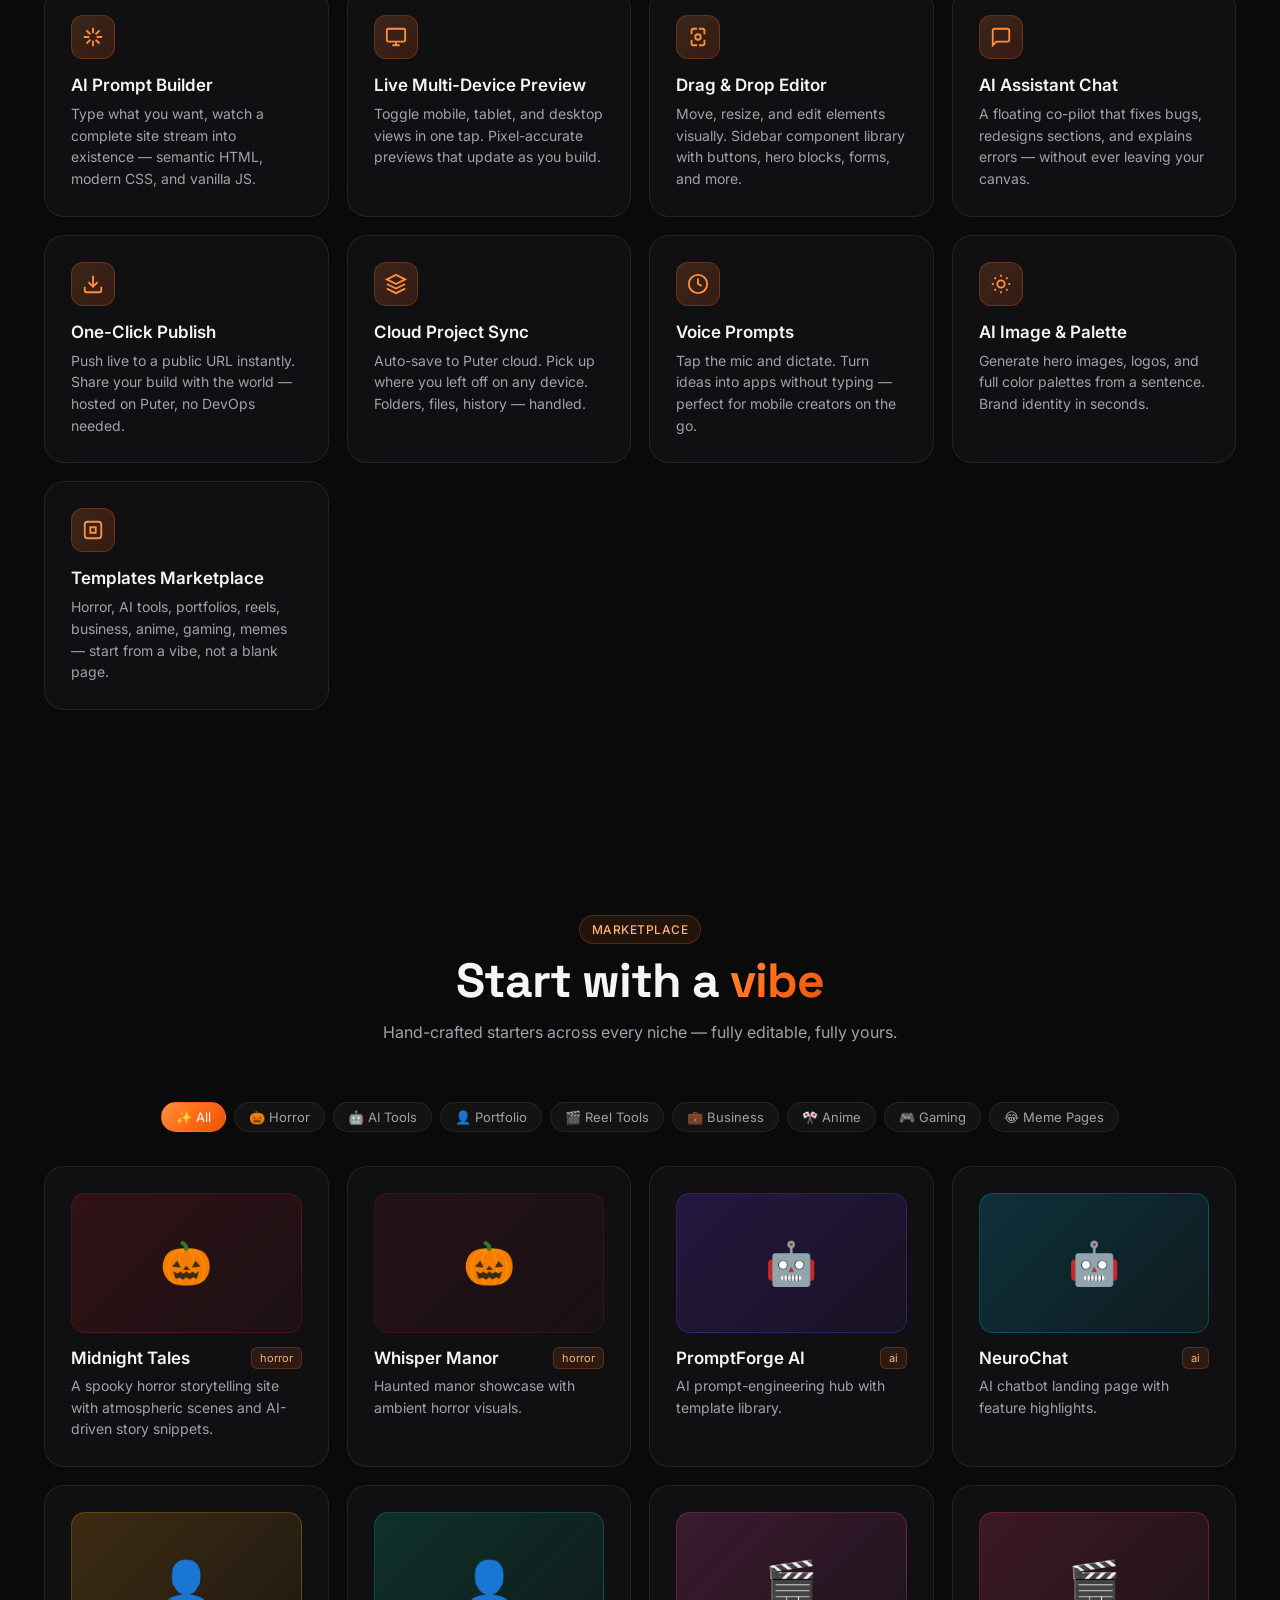
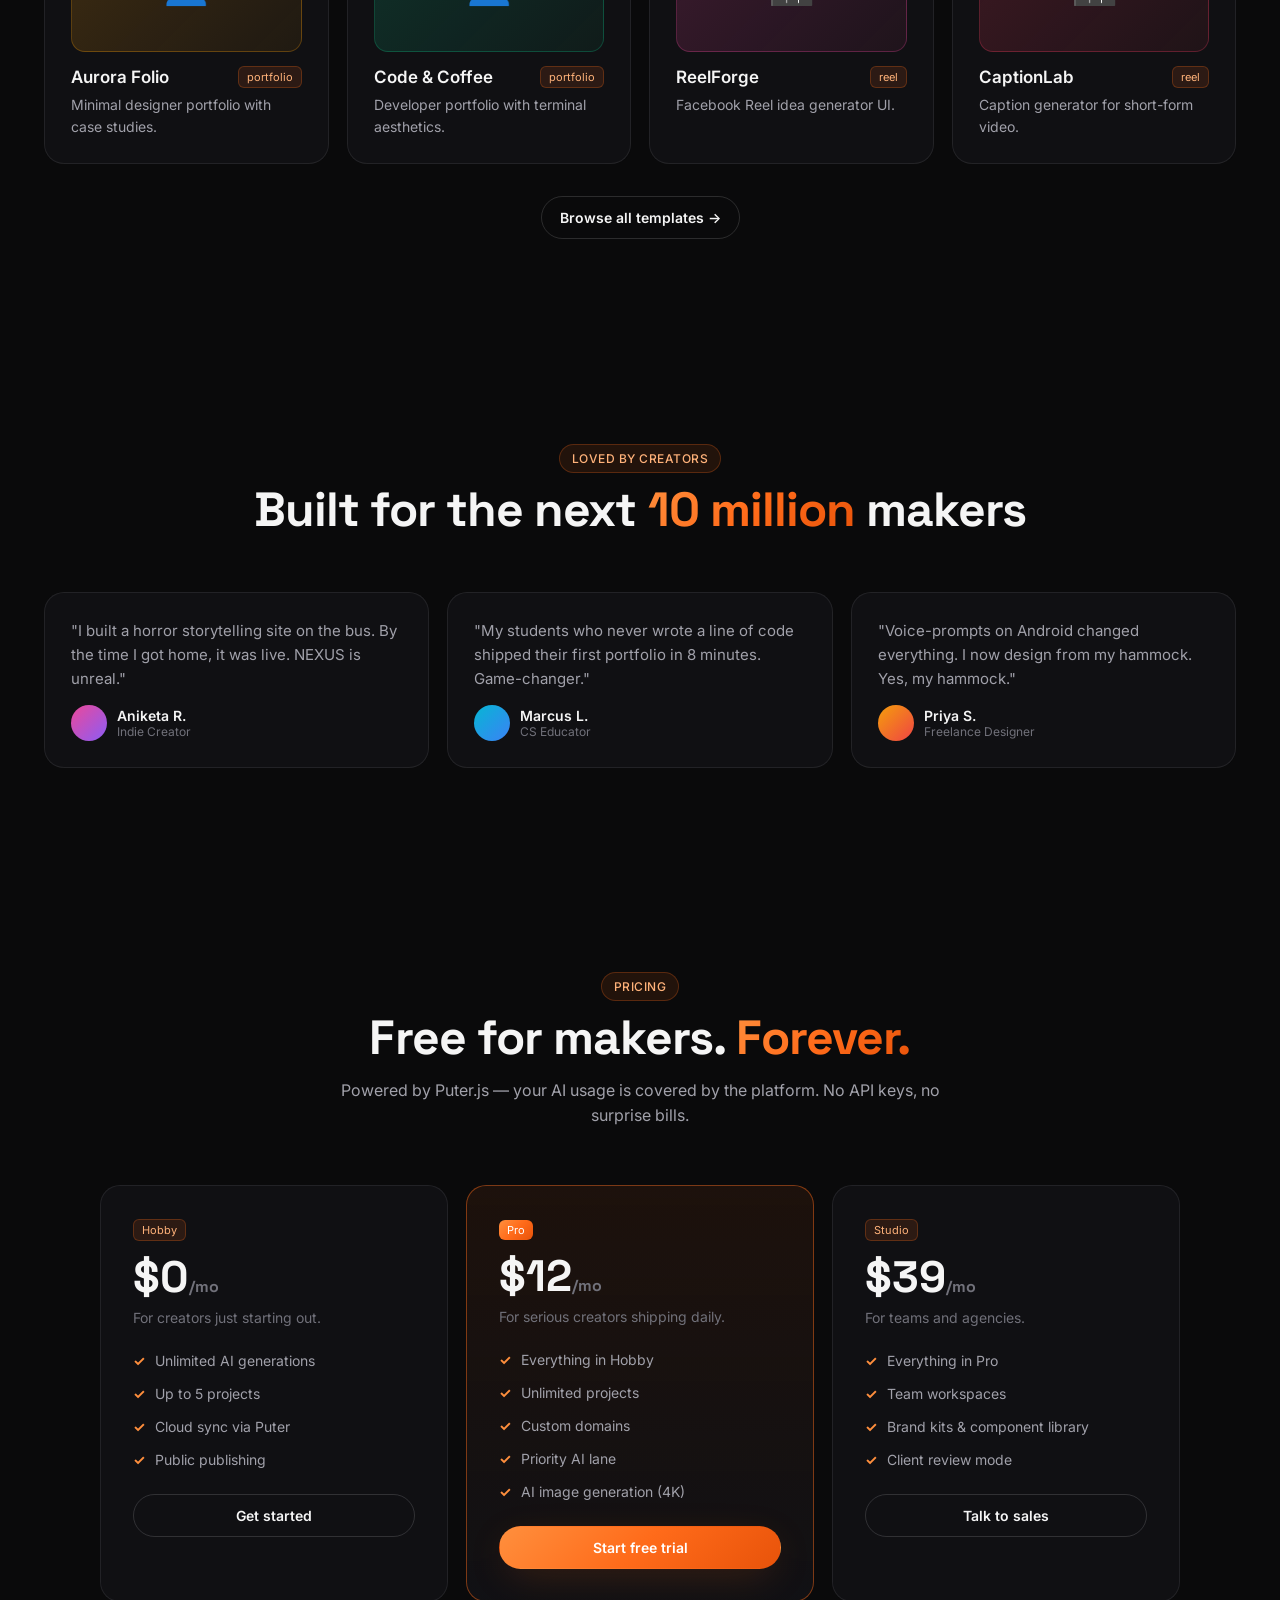
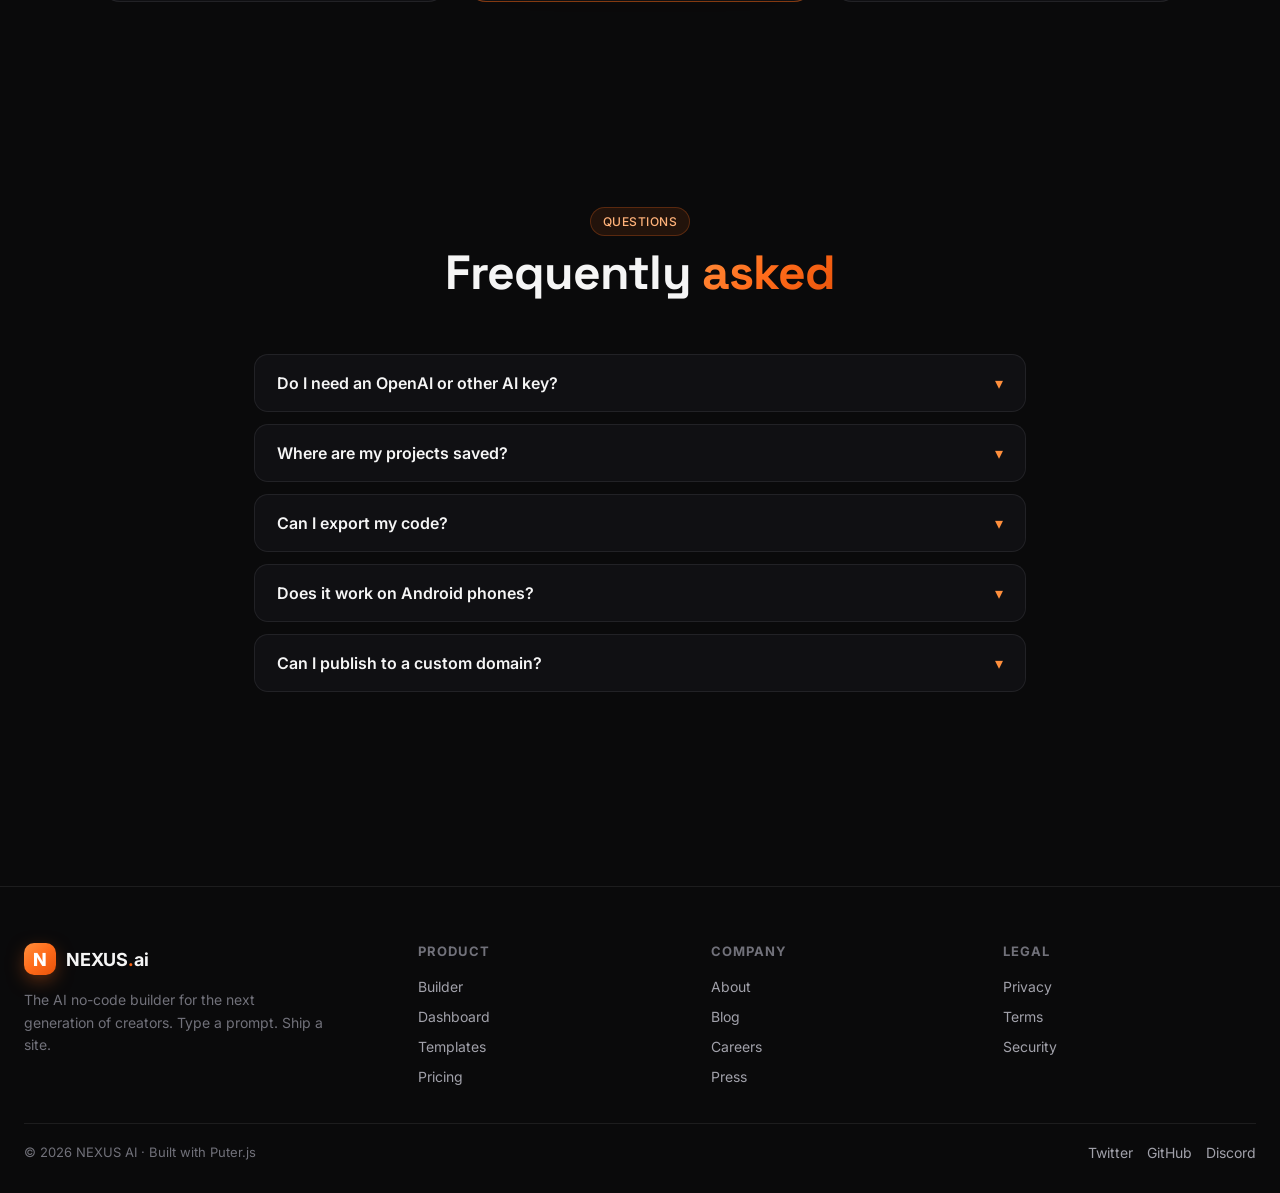
==== commit e89e0ef8: "feat: major mobile UX & UI overhaul - CSS: new breakpoints (380/680/880/1100px), 44px+ touch targets" ====
--- a/index.html
+++ b/index.html
@@ -24,7 +24,7 @@
       <span class="brand-mark">N</span>
       <span>NEXUS<span class="text-grad">.</span>ai</span>
     </a>
-    <div class="nav-links">
+    <div class="nav-links" id="nav-links">
       <a href="#features">Features</a>
       <a href="#templates">Templates</a>
       <a href="#pricing">Pricing</a>
@@ -32,7 +32,25 @@
       <a href="login.html" class="btn btn-ghost btn-sm">Sign in</a>
       <a href="builder.html" class="btn btn-primary btn-sm">Start Building →</a>
     </div>
+    <button class="btn btn-ghost btn-icon mobile-menu-btn" id="mobile-menu-btn" aria-label="Menu">
+      <svg width="20" height="20" viewBox="0 0 24 24" fill="none" stroke="currentColor" stroke-width="2"><path d="M3 6h18M3 12h18M3 18h18"/></svg>
+    </button>
   </nav>
+
+  <!-- Mobile nav drawer -->
+  <div class="mobile-nav-drawer" id="mobile-nav-drawer">
+    <div class="mobile-nav-inner glass-strong">
+      <div class="pull-handle"></div>
+      <a href="#features" class="side-link">Features</a>
+      <a href="#templates" class="side-link">Templates</a>
+      <a href="#pricing" class="side-link">Pricing</a>
+      <a href="#faq" class="side-link">FAQ</a>
+      <div style="margin-top:14px;display:flex;flex-direction:column;gap:10px;">
+        <a href="login.html" class="btn btn-ghost" style="width:100%;justify-content:center;">Sign in</a>
+        <a href="builder.html" class="btn btn-primary" style="width:100%;justify-content:center;">Start Building →</a>
+      </div>
+    </div>
+  </div>
 
   <!-- ===== HERO ===== -->
   <section class="hero">
@@ -145,7 +163,7 @@
       <p>Hand-crafted starters across every niche — fully editable, fully yours.</p>
     </div>
 
-    <div id="cat-pills" class="row wrap" style="justify-content:center;margin-bottom:30px;"></div>
+    <div id="cat-pills" class="pills-scroll" style="justify-content:center;margin-bottom:30px;"></div>
     <div id="tpl-grid" class="grid"></div>
 
     <div class="center mt-lg">
--- a/assets/css/styles.css
+++ b/assets/css/styles.css
@@ -881,3 +881,406 @@
   color: var(--orange-300);
   border: 1px solid rgba(255, 107, 26, .25);
 }
+
+
+/* ============================================
+   MOBILE-FIRST ENHANCEMENTS
+   High-quality responsive UI · Touch-optimized
+   ============================================ */
+
+/* ---------- Global Mobile Improvements ---------- */
+@media (max-width: 680px) {
+  html { font-size: 15px; }
+  body { -webkit-tap-highlight-color: transparent; touch-action: manipulation; }
+
+  /* Larger touch targets on all interactive elements */
+  .btn { min-height: 44px; min-width: 44px; padding: 12px 16px; font-size: 14px; }
+  .btn-sm { min-height: 40px; padding: 10px 14px; }
+  .btn-lg { min-height: 52px; padding: 16px 24px; font-size: 16px; }
+  .btn-icon { width: 44px; height: 44px; }
+
+  .input, .textarea, .select { padding: 14px 16px; font-size: 16px; border-radius: 14px; /* prevents iOS zoom */ }
+  .textarea { min-height: 100px; }
+
+  /* Nav mobile */
+  .nav { padding: 12px 16px; gap: 8px; }
+  .brand { font-size: 16px; }
+  .brand-mark { width: 30px; height: 30px; font-size: 14px; }
+  .nav-links .btn { min-height: 38px; padding: 8px 12px; font-size: 13px; }
+
+  /* Hero mobile */
+  .hero { padding: clamp(36px, 7vw, 60px) 16px 48px; }
+  .hero h1 { font-size: clamp(32px, 9vw, 56px); margin: 14px auto 16px; }
+  .hero p.lead { font-size: 15px; margin-bottom: 24px; }
+  .hero-cta { flex-direction: column; align-items: stretch; gap: 10px; }
+  .hero-cta .btn { width: 100%; justify-content: center; }
+  .hero-demo { grid-template-columns: 1fr !important; }
+
+  /* Sections */
+  .section { padding: clamp(40px, 6vw, 60px) 16px; }
+  .section-head { margin-bottom: 32px; }
+  .section-head h2 { font-size: clamp(24px, 7vw, 36px); }
+
+  /* Grid */
+  .grid { grid-template-columns: 1fr !important; gap: 14px; }
+
+  /* Feature cards */
+  .feature-card { padding: 20px; }
+  .feature-card h3 { font-size: 16px; }
+  .feature-card p { font-size: 13px; }
+
+  /* Pricing */
+  .price-card { padding: 24px; }
+  .price-card.featured { transform: none; }
+  .price-card .price { font-size: 38px; }
+
+  /* FAQ */
+  .faq-item { padding: 16px 18px; }
+  .faq-q { font-size: 14px; gap: 12px; }
+  .faq-a { font-size: 13px; }
+
+  /* Footer */
+  .footer { padding: 40px 16px 24px; margin-top: 48px; }
+  .footer-grid { grid-template-columns: 1fr !important; gap: 24px; }
+  .footer-bottom { flex-direction: column; text-align: center; }
+
+  /* Cat pills - horizontal scroll on mobile */
+  .cat-pill { padding: 8px 16px; font-size: 13px; white-space: nowrap; }
+
+  /* Project cards */
+  .project-card { padding: 16px; min-height: 140px; }
+  .project-meta { flex-direction: column; gap: 8px; align-items: flex-start; }
+
+  /* Toast at bottom, clear of FAB */
+  .toast-host { bottom: 90px; max-width: calc(100% - 32px); }
+  .toast { font-size: 14px; padding: 14px 18px; }
+
+  /* Modal fullscreen-ish on mobile */
+  .modal-host { padding: 16px; align-items: flex-end; }
+  .modal { max-width: 100%; max-height: 85vh; overflow-y: auto; border-radius: var(--radius-lg) var(--radius-lg) 0 0; padding: 24px 20px; }
+
+  /* Eyebrow */
+  .eyebrow { font-size: 11px; padding: 5px 10px; }
+}
+
+/* ---------- Dashboard Mobile ---------- */
+@media (max-width: 880px) {
+  .app-topbar { padding: 0; }
+  .app-topbar h1 { font-size: 22px; }
+
+  /* Bottom navigation for dashboard */
+  .dash-bottom-nav {
+    position: fixed;
+    bottom: 0;
+    left: 0;
+    right: 0;
+    display: flex;
+    justify-content: space-around;
+    align-items: center;
+    padding: 8px 4px;
+    padding-bottom: max(8px, env(safe-area-inset-bottom));
+    background: rgba(10, 10, 11, .95);
+    backdrop-filter: blur(20px);
+    -webkit-backdrop-filter: blur(20px);
+    border-top: 1px solid var(--line);
+    z-index: 75;
+  }
+  .dash-bottom-nav button {
+    display: flex;
+    flex-direction: column;
+    align-items: center;
+    gap: 4px;
+    padding: 8px 12px;
+    border-radius: 12px;
+    background: transparent;
+    border: 0;
+    color: var(--text-muted);
+    font-size: 10px;
+    font-weight: 500;
+    min-width: 56px;
+    transition: color .2s, background .2s;
+  }
+  .dash-bottom-nav button.active { color: var(--orange-400); background: rgba(255, 107, 26, .1); }
+  .dash-bottom-nav button svg { width: 20px; height: 20px; }
+
+  /* Chat mobile */
+  .chat-msgs { padding: 12px 10px; gap: 10px; }
+  .msg { max-width: 92%; padding: 12px 14px; font-size: 14px; border-radius: 16px; }
+  .chat-input-row { padding: 10px 12px; padding-bottom: max(10px, env(safe-area-inset-bottom)); }
+  .chat-input-row .textarea { font-size: 16px; min-height: 44px; border-radius: 22px; padding: 12px 16px; }
+}
+
+/* ---------- Builder Mobile ---------- */
+@media (max-width: 1100px) {
+  .builder-shell {
+    grid-template-columns: 1fr;
+    grid-template-rows: 1fr;
+    height: 100vh;
+    height: 100dvh; /* dynamic viewport height for mobile browsers */
+  }
+
+  .builder-pane {
+    position: fixed;
+    top: 0; left: 0;
+    width: 100%;
+    height: 100%;
+    max-height: 100% !important;
+    z-index: 50;
+    transform: translateY(100%);
+    transition: transform .35s var(--tx);
+    border: none !important;
+    border-radius: var(--radius-xl) var(--radius-xl) 0 0;
+    background: rgba(10, 10, 11, .98);
+  }
+  .builder-pane.right { transform: translateY(100%); }
+  .builder-pane.mobile-open { transform: translateY(0); }
+
+  .preview-wrap {
+    height: 100vh;
+    height: 100dvh;
+  }
+  .preview-toolbar {
+    padding: 8px 12px;
+    gap: 6px;
+    overflow-x: auto;
+    flex-wrap: nowrap;
+    -webkit-overflow-scrolling: touch;
+  }
+  .preview-toolbar #title-input { max-width: 140px; font-size: 14px; }
+  .preview-toolbar .device-toggle { display: none; }
+  .preview-toolbar .row.gap-sm { gap: 4px; }
+  .preview-toolbar #undo-btn, .preview-toolbar #redo-btn { display: none; }
+  .preview-toolbar #save-status { display: none; }
+
+  .preview-stage { padding: 0; }
+  .preview-frame {
+    border-radius: 0;
+    max-width: 100% !important;
+    width: 100% !important;
+    height: 100% !important;
+    aspect-ratio: unset !important;
+    border: none;
+    box-shadow: none;
+  }
+}
+
+/* ---------- FAB Toolbar Enhanced ---------- */
+@media (max-width: 1100px) {
+  .fab-toolbar {
+    display: inline-flex !important;
+    bottom: 12px;
+    padding: 6px 10px;
+    gap: 4px;
+    border-radius: 20px;
+    box-shadow: 0 8px 40px -10px rgba(0, 0, 0, .8), 0 0 0 1px var(--line-strong);
+  }
+  .fab-toolbar button {
+    width: 48px; height: 48px;
+    border-radius: 14px;
+    transition: all .2s var(--tx);
+  }
+  .fab-toolbar button.active {
+    background: var(--grad-orange);
+    color: #fff;
+    box-shadow: 0 6px 20px -4px rgba(255, 107, 26, .5);
+    transform: scale(1.05);
+  }
+  .fab-toolbar button svg { width: 20px; height: 20px; }
+
+  /* AI FAB repositioned above toolbar */
+  .ai-fab { bottom: 80px; right: 16px; width: 50px; height: 50px; }
+  .ai-panel {
+    right: 8px;
+    bottom: 140px;
+    width: calc(100% - 16px);
+    max-width: 400px;
+    height: calc(100vh - 180px);
+    height: calc(100dvh - 180px);
+    max-height: 560px;
+    border-radius: var(--radius-xl);
+  }
+}
+
+/* ---------- Smooth Scroll & Performance ---------- */
+@media (hover: none) and (pointer: coarse) {
+  /* Touch device optimizations */
+  * { -webkit-tap-highlight-color: rgba(255, 107, 26, .1); }
+
+  .feature-card:hover { transform: none; } /* Disable hover lift on touch */
+  .project-card:hover { transform: none; }
+  .btn-primary:hover { transform: none; }
+
+  /* Active state for touch feedback */
+  .feature-card:active { transform: scale(.98); opacity: .9; }
+  .project-card:active { transform: scale(.97); opacity: .9; }
+  .btn:active { transform: scale(.95); }
+  .comp-item:active { transform: scale(.97); background: rgba(255, 107, 26, .1); }
+  .cat-pill:active { transform: scale(.95); }
+  .side-link:active { background: rgba(255, 107, 26, .12); }
+
+  /* Momentum scrolling */
+  .pane-body, .chat-msgs, .preview-stage {
+    -webkit-overflow-scrolling: touch;
+    overscroll-behavior: contain;
+  }
+
+  /* Larger interactive elements for fat fingers */
+  .comp-item { padding: 14px 14px; min-height: 48px; font-size: 14px; }
+  .side-link { padding: 14px 16px; min-height: 48px; }
+  .faq-q { min-height: 48px; padding: 4px 0; }
+}
+
+/* ---------- iOS Safe Area ---------- */
+@supports (padding-bottom: env(safe-area-inset-bottom)) {
+  .fab-toolbar { bottom: calc(12px + env(safe-area-inset-bottom)); }
+  .toast-host { bottom: calc(90px + env(safe-area-inset-bottom)); }
+  .dash-bottom-nav { padding-bottom: calc(8px + env(safe-area-inset-bottom)); }
+  .ai-fab { bottom: calc(80px + env(safe-area-inset-bottom)); }
+}
+
+/* ---------- Dark Mode + Reduced Motion ---------- */
+@media (prefers-reduced-motion: reduce) {
+  *, *::before, *::after {
+    animation-duration: 0.01ms !important;
+    animation-iteration-count: 1 !important;
+    transition-duration: 0.01ms !important;
+  }
+}
+
+/* ---------- Small phones (< 380px) ---------- */
+@media (max-width: 380px) {
+  .hero h1 { font-size: 28px; }
+  .hero p.lead { font-size: 14px; }
+  .nav { padding: 10px 12px; }
+  .brand-mark { width: 26px; height: 26px; font-size: 12px; }
+  .brand { font-size: 15px; gap: 8px; }
+  .section { padding: 32px 12px; }
+  .feature-card { padding: 16px; }
+  .price-card { padding: 18px; }
+  .fab-toolbar { padding: 4px 6px; }
+  .fab-toolbar button { width: 42px; height: 42px; }
+  .modal { padding: 18px 14px; }
+}
+
+/* ---------- Tablet (landscape) ---------- */
+@media (min-width: 681px) and (max-width: 1100px) {
+  .grid { grid-template-columns: repeat(2, 1fr); }
+  .hero-demo { grid-template-columns: 1fr 1.2fr !important; }
+  .footer-grid { grid-template-columns: 1.2fr 1fr 1fr; }
+}
+
+/* ---------- Scrollable pill row ---------- */
+.pills-scroll {
+  display: flex;
+  gap: 8px;
+  overflow-x: auto;
+  padding-bottom: 4px;
+  -webkit-overflow-scrolling: touch;
+  scrollbar-width: none;
+  -ms-overflow-style: none;
+}
+.pills-scroll::-webkit-scrollbar { display: none; }
+
+/* ---------- Mobile overlay backdrop ---------- */
+.mobile-backdrop {
+  position: fixed;
+  inset: 0;
+  background: rgba(0, 0, 0, .5);
+  backdrop-filter: blur(4px);
+  z-index: 45;
+  display: none;
+  animation: fadeIn .2s var(--tx);
+}
+.mobile-backdrop.show { display: block; }
+
+/* ---------- Pull-to-close handle ---------- */
+.pull-handle {
+  width: 40px;
+  height: 4px;
+  border-radius: 2px;
+  background: rgba(255, 255, 255, .2);
+  margin: 10px auto 6px;
+}
+
+/* ---------- Improved code panes on mobile ---------- */
+@media (max-width: 1100px) {
+  .code-pane {
+    font-size: 13px;
+    font-family: 'JetBrains Mono', 'Fira Code', 'SF Mono', 'Menlo', monospace;
+    line-height: 1.5;
+    padding: 14px;
+    min-height: 200px;
+    border-radius: 14px;
+  }
+}
+
+/* ---------- Loading states ---------- */
+.btn.loading {
+  pointer-events: none;
+  opacity: .7;
+}
+.btn.loading::after {
+  content: '';
+  width: 14px; height: 14px;
+  border: 2px solid rgba(255,255,255,.3);
+  border-top-color: #fff;
+  border-radius: 50%;
+  animation: spin .6s linear infinite;
+  margin-left: 6px;
+}
+
+/* ---------- Swipe indicator ---------- */
+.swipe-hint {
+  position: fixed;
+  top: 50%;
+  transform: translateY(-50%);
+  width: 4px;
+  height: 48px;
+  border-radius: 2px;
+  background: rgba(255, 107, 26, .4);
+  z-index: 30;
+  pointer-events: none;
+  opacity: 0;
+  transition: opacity .3s;
+}
+.swipe-hint.left { left: 4px; }
+.swipe-hint.right { right: 4px; }
+.swipe-hint.visible { opacity: 1; }
+
+
+/* ---------- Mobile Nav Drawer (Landing) ---------- */
+.mobile-menu-btn { display: none; }
+@media (max-width: 820px) {
+  .mobile-menu-btn { display: inline-grid; }
+  .nav-links { display: none !important; }
+}
+
+.mobile-nav-drawer {
+  position: fixed;
+  inset: 0;
+  z-index: 100;
+  background: rgba(0, 0, 0, .5);
+  backdrop-filter: blur(6px);
+  display: none;
+  align-items: flex-end;
+  justify-content: center;
+  animation: fadeIn .2s var(--tx);
+}
+.mobile-nav-drawer.open { display: flex; }
+.mobile-nav-inner {
+  width: 100%;
+  max-width: 480px;
+  padding: 8px 20px 28px;
+  padding-bottom: max(28px, env(safe-area-inset-bottom));
+  border-radius: var(--radius-xl) var(--radius-xl) 0 0;
+  animation: slideUp .3s var(--tx);
+}
+.mobile-nav-inner .side-link {
+  font-size: 16px;
+  padding: 16px 14px;
+  border-radius: 14px;
+}
+@keyframes slideUp {
+  from { transform: translateY(100%); }
+  to   { transform: translateY(0); }
+}
